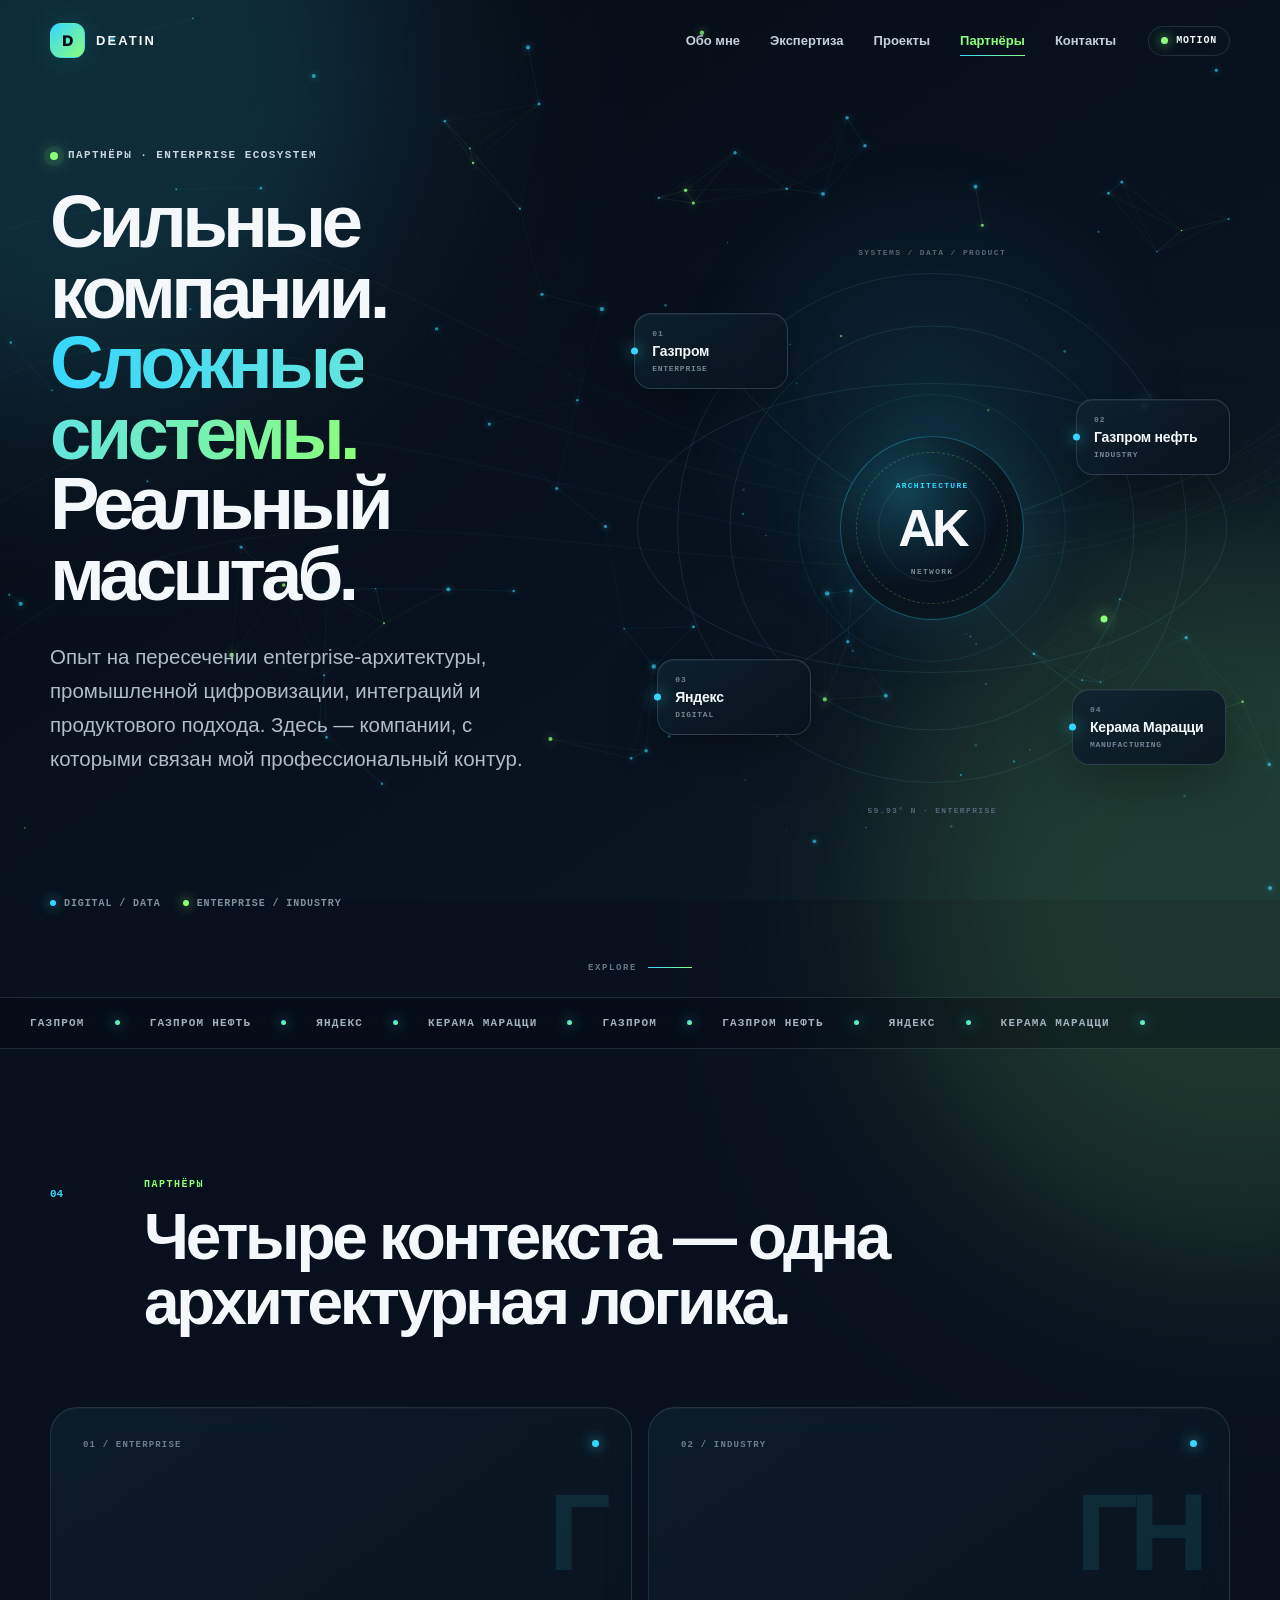
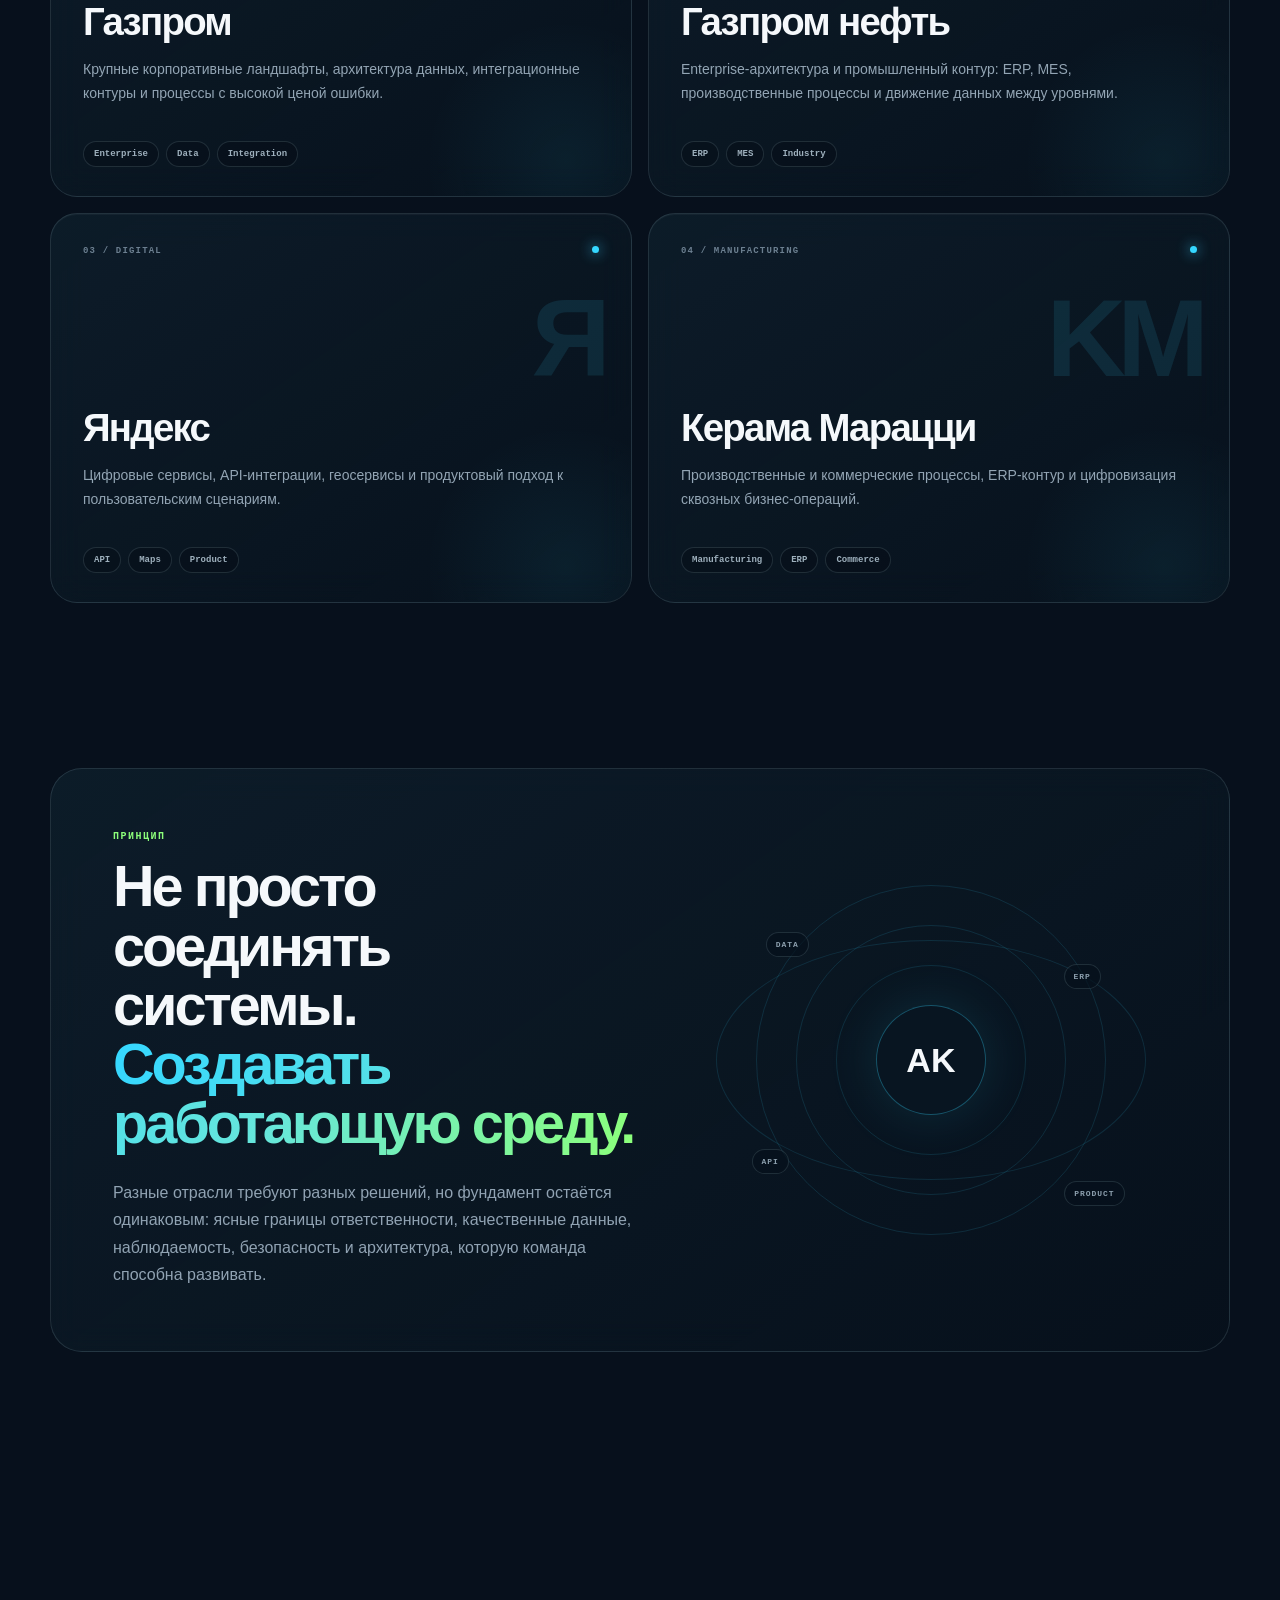
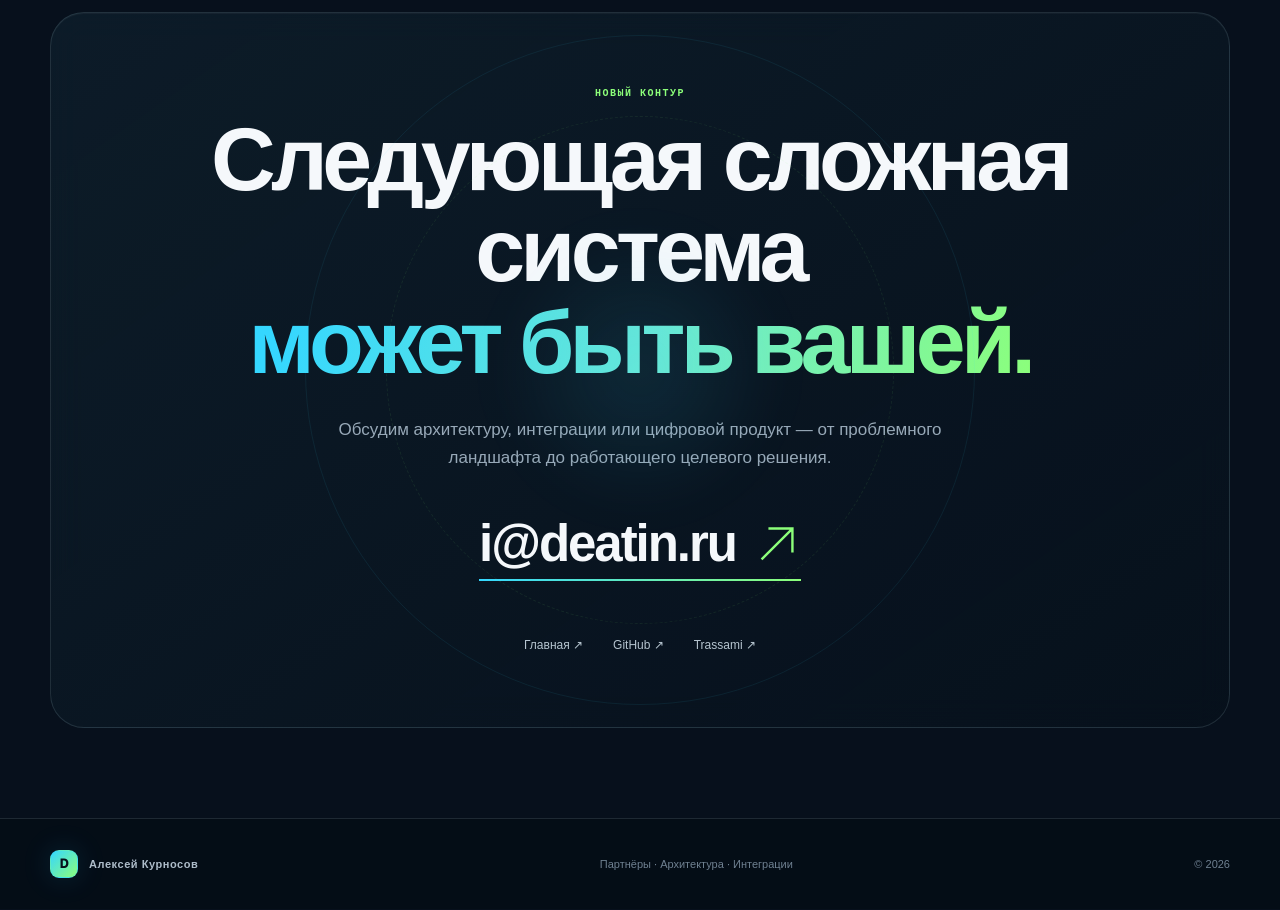
==== partners.html @ b56f0f9b "feat: add animated partners page" ====
<!doctype html>
<html lang="ru">
<head>
  <meta charset="utf-8">
  <meta name="viewport" content="width=device-width,initial-scale=1,viewport-fit=cover">
  <meta name="theme-color" content="#07101c">
  <meta name="color-scheme" content="dark">
  <title>Партнёры — Алексей Курносов</title>
  <meta name="description" content="Партнёры и компании профессионального контура Алексея Курносова: Газпром, Газпром нефть, Яндекс и Керама Марацци.">
  <meta property="og:type" content="website">
  <meta property="og:locale" content="ru_RU">
  <meta property="og:title" content="Партнёры — Алексей Курносов">
  <meta property="og:description" content="Enterprise, industry, digital и manufacturing — опыт на пересечении крупных систем и сильных брендов.">
  <meta property="og:url" content="https://deatin.github.io/deatin/partners.html">
  <meta property="og:image" content="https://deatin.github.io/deatin/assets/og-card.svg">
  <link rel="canonical" href="https://deatin.github.io/deatin/partners.html">
  <link rel="icon" href="assets/favicon.svg" type="image/svg+xml">
  <link rel="stylesheet" href="styles.css">
  <link rel="stylesheet" href="partners.css">
  <script src="script.js" defer></script>
  <script src="partners.js" defer></script>
</head>
<body class="partners-page">
  <a class="skip-link" href="#main">Перейти к содержимому</a>
  <canvas id="neural-canvas" aria-hidden="true"></canvas>
  <div class="aurora aurora-a" aria-hidden="true"></div>
  <div class="aurora aurora-b" aria-hidden="true"></div>
  <div class="noise" aria-hidden="true"></div>
  <div class="page-wipe" data-page-wipe aria-hidden="true"></div>

  <header class="header" data-header>
    <div class="shell header-inner">
      <a class="logo" href="index.html" aria-label="DEATIN — на главную">
        <span class="logo-mark">D</span><span>DEATIN</span>
      </a>
      <nav class="nav" data-nav aria-label="Основная навигация">
        <a href="index.html#about">Обо мне</a>
        <a href="index.html#expertise">Экспертиза</a>
        <a href="index.html#projects">Проекты</a>
        <a class="active" href="partners.html">Партнёры</a>
        <a href="index.html#contact">Контакты</a>
      </nav>
      <div class="header-tools">
        <button class="motion-switch" type="button" data-motion aria-pressed="true" aria-label="Отключить анимацию"><i></i><span>motion</span></button>
        <button class="menu" type="button" data-menu aria-expanded="false" aria-label="Открыть меню"><i></i><i></i></button>
      </div>
    </div>
  </header>

  <main id="main">
    <section class="partners-hero" id="top">
      <div class="shell partners-hero-grid">
        <div class="partners-copy">
          <p class="eyebrow reveal"><i></i>Партнёры · Enterprise ecosystem</p>
          <h1 class="reveal delay-1">Сильные компании.<br><span>Сложные системы.</span><br>Реальный масштаб.</h1>
          <p class="hero-text reveal delay-2">Опыт на пересечении enterprise-архитектуры, промышленной цифровизации, интеграций и продуктового подхода. Здесь — компании, с которыми связан мой профессиональный контур.</p>
          <div class="hero-actions reveal delay-3">
            <a class="btn btn-primary magnetic" href="#partner-cards">Исследовать сеть</a>
            <a class="btn btn-ghost" href="index.html">Вернуться на главную</a>
          </div>
          <div class="partners-legend reveal delay-4"><span><i class="dot dot-cyan"></i>Digital / Data</span><span><i class="dot dot-green"></i>Enterprise / Industry</span></div>
        </div>

        <div class="partner-scene reveal delay-2" data-partner-scene>
          <canvas id="partner-network" class="partner-network-canvas" aria-hidden="true"></canvas>
          <div class="partner-orbit orbit-a"></div>
          <div class="partner-orbit orbit-b"></div>
          <div class="partner-orbit orbit-c"></div>
          <div class="partner-hub" data-hub>
            <div class="hub-radar"></div>
            <span class="hub-kicker">ARCHITECTURE</span>
            <strong>AK</strong>
            <small>NETWORK</small>
          </div>
          <button class="partner-node node-gazprom" data-partner="gazprom" type="button"><span>01</span><strong>Газпром</strong><small>Enterprise</small></button>
          <button class="partner-node node-gpn" data-partner="gpn" type="button"><span>02</span><strong>Газпром нефть</strong><small>Industry</small></button>
          <button class="partner-node node-yandex" data-partner="yandex" type="button"><span>03</span><strong>Яндекс</strong><small>Digital</small></button>
          <button class="partner-node node-kerama" data-partner="kerama" type="button"><span>04</span><strong>Керама Марацци</strong><small>Manufacturing</small></button>
          <div class="scene-label label-a">SYSTEMS / DATA / PRODUCT</div>
          <div class="scene-label label-b">59.93° N · ENTERPRISE</div>
        </div>
      </div>
      <a class="partners-scroll" href="#partner-cards"><span>explore</span><i></i></a>
    </section>

    <section class="partner-strip" aria-hidden="true"><div>
      <span>Газпром</span><i></i><span>Газпром нефть</span><i></i><span>Яндекс</span><i></i><span>Керама Марацци</span><i></i>
      <span>Газпром</span><i></i><span>Газпром нефть</span><i></i><span>Яндекс</span><i></i><span>Керама Марацци</span><i></i>
    </div></section>

    <section class="section partners-section" id="partner-cards">
      <div class="shell">
        <header class="section-head reveal"><span>04</span><div><p>Партнёры</p><h2>Четыре контекста — одна архитектурная логика.</h2></div></header>
        <div class="partners-grid">
          <article class="partner-card reveal tilt" data-tilt data-partner-card="gazprom">
            <div class="partner-card-head"><span>01 / ENTERPRISE</span><i></i></div>
            <div class="partner-monogram">Г</div>
            <h3>Газпром</h3>
            <p>Крупные корпоративные ландшафты, архитектура данных, интеграционные контуры и процессы с высокой ценой ошибки.</p>
            <div class="partner-tags"><span>Enterprise</span><span>Data</span><span>Integration</span></div>
          </article>
          <article class="partner-card reveal delay-1 tilt" data-tilt data-partner-card="gpn">
            <div class="partner-card-head"><span>02 / INDUSTRY</span><i></i></div>
            <div class="partner-monogram">ГН</div>
            <h3>Газпром нефть</h3>
            <p>Enterprise-архитектура и промышленный контур: ERP, MES, производственные процессы и движение данных между уровнями.</p>
            <div class="partner-tags"><span>ERP</span><span>MES</span><span>Industry</span></div>
          </article>
          <article class="partner-card reveal delay-2 tilt" data-tilt data-partner-card="yandex">
            <div class="partner-card-head"><span>03 / DIGITAL</span><i></i></div>
            <div class="partner-monogram">Я</div>
            <h3>Яндекс</h3>
            <p>Цифровые сервисы, API-интеграции, геосервисы и продуктовый подход к пользовательским сценариям.</p>
            <div class="partner-tags"><span>API</span><span>Maps</span><span>Product</span></div>
          </article>
          <article class="partner-card reveal delay-3 tilt" data-tilt data-partner-card="kerama">
            <div class="partner-card-head"><span>04 / MANUFACTURING</span><i></i></div>
            <div class="partner-monogram">KM</div>
            <h3>Керама Марацци</h3>
            <p>Производственные и коммерческие процессы, ERP-контур и цифровизация сквозных бизнес-операций.</p>
            <div class="partner-tags"><span>Manufacturing</span><span>ERP</span><span>Commerce</span></div>
          </article>
        </div>
      </div>
    </section>

    <section class="section partner-philosophy">
      <div class="shell partner-philosophy-panel reveal">
        <div class="philosophy-copy"><p class="mini-title">Принцип</p><h2>Не просто соединять системы. <span>Создавать работающую среду.</span></h2><p>Разные отрасли требуют разных решений, но фундамент остаётся одинаковым: ясные границы ответственности, качественные данные, наблюдаемость, безопасность и архитектура, которую команда способна развивать.</p></div>
        <div class="pulse-map" aria-hidden="true"><div class="pulse-core"><b>AK</b></div><i class="pulse p1"></i><i class="pulse p2"></i><i class="pulse p3"></i><i class="pulse p4"></i><span class="pulse-label pl1">DATA</span><span class="pulse-label pl2">ERP</span><span class="pulse-label pl3">API</span><span class="pulse-label pl4">PRODUCT</span></div>
      </div>
    </section>

    <section class="section contact partner-contact">
      <div class="shell contact-panel reveal">
        <div class="contact-orb"></div>
        <p class="mini-title">Новый контур</p>
        <h2>Следующая сложная система<br><span>может быть вашей.</span></h2>
        <p>Обсудим архитектуру, интеграции или цифровой продукт — от проблемного ландшафта до работающего целевого решения.</p>
        <a class="email magnetic" href="mailto:i@deatin.ru">i@deatin.ru <svg viewBox="0 0 28 28" aria-hidden="true"><path d="M5 23 23 5M9 5h14v14"/></svg></a>
        <div class="contact-links"><a href="index.html">Главная ↗</a><a href="https://github.com/DEATIN" target="_blank" rel="noopener noreferrer">GitHub ↗</a><a href="https://trassami.ru/" target="_blank" rel="noopener noreferrer">Trassami ↗</a></div>
      </div>
    </section>
  </main>

  <footer><div class="shell footer-inner"><a class="logo" href="index.html"><span class="logo-mark">D</span><span>Алексей Курносов</span></a><p>Партнёры · Архитектура · Интеграции</p><p>© <span data-year></span></p></div></footer>
  <noscript><div class="noscript">Содержимое доступно без JavaScript, но интерактивная карта партнёров будет отключена.</div></noscript>
</body>
</html>
---- styles.css ----
@charset "UTF-8";

:root{
  --bg:#07101c;
  --bg-deep:#040a11;
  --surface:rgba(13,27,39,.72);
  --surface-strong:rgba(13,27,39,.9);
  --line:rgba(196,235,245,.13);
  --line-strong:rgba(196,235,245,.23);
  --text:#f5f8fb;
  --muted:#9aaabd;
  --cyan:#35d7ff;
  --green:#8cff7a;
  --header-h:82px;
  --radius:28px;
  --shadow:0 28px 80px rgba(0,0,0,.36);
  --ease:cubic-bezier(.2,.75,.25,1);
}

*{box-sizing:border-box}
html{scroll-behavior:smooth;scroll-padding-top:100px}
body{
  margin:0;
  min-width:320px;
  overflow-x:hidden;
  color:var(--text);
  background:var(--bg);
  font-family:Inter,Manrope,"Segoe UI",Roboto,Helvetica,Arial,sans-serif;
  -webkit-font-smoothing:antialiased;
  text-rendering:optimizeLegibility;
}
a{color:inherit}
button,input,textarea{font:inherit}
button{color:inherit}
::selection{color:var(--bg);background:var(--green)}
.shell{width:min(1180px,calc(100% - 48px));margin-inline:auto}
.skip-link{position:fixed;z-index:1000;left:16px;top:12px;padding:12px 16px;border-radius:12px;color:var(--bg);background:var(--green);font-weight:800;text-decoration:none;transform:translateY(-150%);transition:transform .2s}
.skip-link:focus{transform:none}

#neural-canvas{position:fixed;inset:0;z-index:-5;width:100%;height:100%;pointer-events:none;background:linear-gradient(145deg,#040a11 0%,#07101c 46%,#091723 100%)}
.aurora{position:fixed;z-index:-4;width:56vw;height:56vw;border-radius:50%;filter:blur(92px);opacity:.16;pointer-events:none;mix-blend-mode:screen;animation:aurora 14s var(--ease) infinite alternate}
.aurora-a{left:-24vw;top:-24vw;background:var(--cyan)}
.aurora-b{right:-25vw;bottom:-28vw;background:var(--green);animation-delay:-6s}
.noise{position:fixed;inset:0;z-index:-3;pointer-events:none;opacity:.035;background-image:repeating-linear-gradient(0deg,transparent 0 2px,rgba(255,255,255,.25) 3px),repeating-linear-gradient(90deg,transparent 0 4px,rgba(255,255,255,.12) 5px);background-size:7px 7px;mix-blend-mode:overlay}

.header{position:fixed;z-index:100;inset:0 0 auto;height:var(--header-h);border-bottom:1px solid transparent;transition:background .35s,border-color .35s,backdrop-filter .35s}
.header.scrolled{background:rgba(4,10,17,.76);border-color:var(--line);backdrop-filter:blur(18px)}
.header-inner{height:100%;display:flex;align-items:center;justify-content:space-between;gap:32px}
.logo{display:inline-flex;align-items:center;gap:11px;font-size:13px;font-weight:850;letter-spacing:.16em;text-decoration:none}
.logo-mark{display:grid;width:35px;height:35px;border:1px solid rgba(53,215,255,.38);border-radius:11px;place-items:center;color:var(--bg);background:linear-gradient(135deg,var(--cyan),var(--green));font-size:15px;font-weight:950;letter-spacing:0;box-shadow:0 0 30px rgba(53,215,255,.15)}
.nav{display:flex;align-items:center;gap:30px;margin-left:auto}
.nav a{position:relative;color:#c3cfdb;font-size:13px;font-weight:650;text-decoration:none;transition:color .25s}
.nav a::after{content:"";position:absolute;left:0;right:100%;bottom:-8px;height:1px;background:linear-gradient(90deg,var(--cyan),var(--green));transition:right .3s var(--ease)}
.nav a:hover,.nav a:focus-visible{color:var(--text)}
.nav a:hover::after,.nav a:focus-visible::after{right:0}
.header-tools{display:flex;align-items:center;gap:12px}
.motion-switch{display:flex;align-items:center;gap:8px;padding:9px 12px;border:1px solid var(--line);border-radius:999px;background:rgba(9,21,31,.55);cursor:pointer;font:600 10px/1 ui-monospace,SFMono-Regular,Consolas,monospace;letter-spacing:.08em;text-transform:uppercase;transition:border-color .25s,background .25s}
.motion-switch i{width:7px;height:7px;border-radius:50%;background:var(--green);box-shadow:0 0 12px var(--green);transition:.25s}
.motion-switch[aria-pressed="false"] i{background:#687788;box-shadow:none}
.motion-switch:hover{border-color:var(--line-strong);background:rgba(16,34,47,.8)}
.menu{display:none;width:42px;height:42px;padding:0;border:1px solid var(--line);border-radius:13px;background:rgba(9,21,31,.55);cursor:pointer}
.menu i{display:block;width:17px;height:1px;margin:5px auto;background:var(--text);transition:transform .25s,opacity .25s}
.menu[aria-expanded="true"] i:first-child{transform:translateY(3px) rotate(45deg)}
.menu[aria-expanded="true"] i:last-child{transform:translateY(-3px) rotate(-45deg)}

.hero{position:relative;display:grid;min-height:100svh;padding:calc(var(--header-h) + 72px) 0 92px;align-items:center}
.hero-grid{display:grid;grid-template-columns:minmax(0,1.06fr) minmax(390px,.94fr);gap:clamp(44px,7vw,110px);align-items:center}
.eyebrow,.mini-title{display:flex;align-items:center;gap:10px;margin:0 0 24px;color:#c8d5df;font:700 11px/1.4 ui-monospace,SFMono-Regular,Consolas,monospace;letter-spacing:.13em;text-transform:uppercase}
.eyebrow i{width:8px;height:8px;border-radius:50%;background:var(--green);box-shadow:0 0 0 6px rgba(140,255,122,.08),0 0 18px var(--green);animation:pulse 2.4s ease-in-out infinite}
.hero h1{max-width:790px;margin:0;font-size:clamp(52px,6.25vw,92px);font-weight:850;line-height:.94;letter-spacing:-.065em}
.hero h1 span,.contact h2 span{color:transparent;background:linear-gradient(105deg,var(--cyan) 5%,#69e8d5 52%,var(--green));background-clip:text;-webkit-background-clip:text}
.hero-text{max-width:690px;margin:30px 0 0;color:#afbdc9;font-size:clamp(17px,1.6vw,21px);line-height:1.65}
.focus{display:flex;gap:8px;min-height:24px;margin:22px 0 0;color:var(--green);font:700 13px/1.6 ui-monospace,SFMono-Regular,Consolas,monospace}
.focus span{color:#718293;font-weight:500}
.hero-actions{display:flex;flex-wrap:wrap;gap:12px;margin-top:34px}
.btn{display:inline-flex;min-height:52px;padding:0 22px;border:1px solid transparent;border-radius:999px;align-items:center;justify-content:center;gap:12px;font-size:14px;font-weight:800;text-decoration:none;transition:transform .25s var(--ease),box-shadow .25s,border-color .25s,background .25s}
.btn svg{width:20px;fill:none;stroke:currentColor;stroke-width:1.8;stroke-linecap:round;stroke-linejoin:round}
.btn-primary{color:var(--bg);background:linear-gradient(105deg,var(--green),var(--cyan));box-shadow:0 12px 38px rgba(53,215,255,.13)}
.btn-primary:hover{box-shadow:0 16px 50px rgba(53,215,255,.24);transform:translateY(-2px)}
.btn-ghost{border-color:var(--line);background:rgba(10,23,34,.45);backdrop-filter:blur(12px)}
.btn-ghost:hover{border-color:var(--line-strong);background:rgba(18,38,51,.72);transform:translateY(-2px)}
.hero-stats{display:flex;gap:0;margin:48px 0 0;padding:0}
.hero-stats div{min-width:138px;padding-right:28px}
.hero-stats div+div{padding-left:28px;border-left:1px solid var(--line)}
.hero-stats dt{font-size:14px;font-weight:800}
.hero-stats dd{margin:5px 0 0;color:#718293;font-size:11px;letter-spacing:.06em;text-transform:uppercase}

.hero-art{position:relative;min-height:570px;display:grid;place-items:center;perspective:1100px}
.portrait-card{position:relative;z-index:5;width:min(390px,82vw);aspect-ratio:.72;padding:25px;border:1px solid rgba(185,235,245,.21);border-radius:34px;overflow:hidden;background:linear-gradient(145deg,rgba(21,45,60,.82),rgba(7,17,28,.83) 64%,rgba(15,37,43,.82));box-shadow:var(--shadow),inset 0 1px rgba(255,255,255,.08);backdrop-filter:blur(17px);transform-style:preserve-3d}
.portrait-card::before{content:"";position:absolute;inset:-1px;border-radius:inherit;background:linear-gradient(130deg,rgba(53,215,255,.34),transparent 27%,transparent 69%,rgba(140,255,122,.25));mask:linear-gradient(#000 0 0) content-box,linear-gradient(#000 0 0);mask-composite:exclude;padding:1px;pointer-events:none}
.portrait-card::after{content:"";position:absolute;inset:0;background:linear-gradient(rgba(255,255,255,.03) 1px,transparent 1px),linear-gradient(90deg,rgba(255,255,255,.03) 1px,transparent 1px);background-size:38px 38px;mask-image:linear-gradient(to bottom,black,transparent 74%);pointer-events:none}
.card-shine{position:absolute;z-index:1;inset:-50%;background:radial-gradient(circle at var(--shine-x,35%) var(--shine-y,25%),rgba(255,255,255,.18),transparent 21%);pointer-events:none}
.card-top,.card-bottom{position:relative;z-index:2;display:flex;justify-content:space-between;align-items:flex-start;color:#8ea0b1;font:600 10px/1.4 ui-monospace,SFMono-Regular,Consolas,monospace;letter-spacing:.12em;text-transform:uppercase;transform:translateZ(24px)}
.monogram{position:absolute;z-index:3;inset:50% auto auto 50%;width:185px;height:185px;display:grid;border:1px solid rgba(53,215,255,.44);border-radius:50%;place-items:center;transform:translate(-50%,-54%) translateZ(55px)}
.monogram::before,.monogram::after{content:"";position:absolute;border-radius:50%}
.monogram::before{inset:13px;border:1px dashed rgba(140,255,122,.23);animation:spin 18s linear infinite}
.monogram::after{inset:31px;border:1px solid rgba(255,255,255,.08)}
.monogram i{position:absolute;inset:-28px;border:1px solid rgba(53,215,255,.11);border-radius:50%;animation:spin 23s linear infinite reverse}
.monogram i::before,.monogram i::after{content:"";position:absolute;width:10px;height:10px;border-radius:50%}
.monogram i::before{left:23px;top:22px;background:var(--cyan);box-shadow:0 0 16px var(--cyan)}
.monogram i::after{right:9px;bottom:45px;background:var(--green);box-shadow:0 0 18px var(--green)}
.monogram b{font-size:61px;letter-spacing:-.07em}
.card-bottom{position:absolute;left:25px;right:25px;bottom:25px;align-items:flex-end}
.card-bottom small{display:block;margin-bottom:7px;color:#9aabba;font-size:9px}
.card-bottom strong{color:var(--text);font-size:11px;letter-spacing:.14em}
.signal{height:28px;display:flex;align-items:flex-end;gap:4px}
.signal i{display:block;width:3px;border-radius:99px;background:linear-gradient(var(--cyan),var(--green));animation:signal 1.4s ease-in-out infinite alternate}
.signal i:nth-child(1){height:9px}.signal i:nth-child(2){height:18px;animation-delay:-.4s}.signal i:nth-child(3){height:13px;animation-delay:-.9s}.signal i:nth-child(4){height:24px;animation-delay:-.2s}
.orbit{position:absolute;border:1px solid rgba(104,225,245,.11);border-radius:50%;animation:spin 28s linear infinite;pointer-events:none}
.orbit::after{content:"";position:absolute;width:7px;height:7px;border-radius:50%;background:var(--cyan);box-shadow:0 0 16px var(--cyan)}
.orbit-one{width:520px;height:520px}.orbit-one::after{left:35px;top:115px}
.orbit-two{width:440px;height:440px;animation-direction:reverse;animation-duration:20s}.orbit-two::after{right:38px;bottom:94px;background:var(--green);box-shadow:0 0 16px var(--green)}
.orbit-three{width:610px;height:290px;transform:rotate(-25deg);animation-duration:35s}.orbit-three::after{right:82px;top:18px}
.chip{position:absolute;z-index:7;display:flex;padding:12px 15px;border:1px solid var(--line);border-radius:15px;align-items:center;gap:10px;background:rgba(7,17,28,.74);box-shadow:0 16px 45px rgba(0,0,0,.23);backdrop-filter:blur(14px);font-size:11px;line-height:1.25;animation:float 5s ease-in-out infinite}
.chip b{display:grid;width:31px;height:31px;border:1px solid rgba(53,215,255,.25);border-radius:10px;place-items:center;color:var(--cyan);font:700 10px ui-monospace,SFMono-Regular,Consolas,monospace}
.chip-a{left:-20px;top:118px}.chip-b{right:-22px;top:250px;animation-delay:-1.8s}.chip-c{left:10px;bottom:58px;animation-delay:-3.1s}
.scroll{position:absolute;left:50%;bottom:30px;display:flex;align-items:center;gap:11px;color:#657787;font:600 9px ui-monospace,SFMono-Regular,Consolas,monospace;letter-spacing:.18em;text-decoration:none;text-transform:uppercase;transform:translateX(-50%) rotate(90deg);transform-origin:center}
.scroll i{position:relative;width:42px;height:1px;background:var(--line-strong);overflow:hidden}
.scroll i::after{content:"";position:absolute;inset:0;background:var(--cyan);animation:scrollLine 2s ease-in-out infinite}

.marquee{overflow:hidden;border-block:1px solid var(--line);background:rgba(4,10,17,.32);backdrop-filter:blur(10px)}
.marquee>div{display:flex;width:max-content;align-items:center;padding:17px 0;animation:marquee 28s linear infinite}
.marquee span{padding:0 22px;color:#9caebe;font:600 10px ui-monospace,SFMono-Regular,Consolas,monospace;letter-spacing:.13em;text-transform:uppercase}
.marquee i{width:4px;height:4px;border-radius:50%;background:var(--green);box-shadow:0 0 9px var(--green)}

.section{padding:130px 0}
.section-head{display:grid;grid-template-columns:70px minmax(0,790px);gap:24px;margin-bottom:72px;align-items:start}
.section-head>span{padding-top:9px;color:var(--cyan);font:700 11px ui-monospace,SFMono-Regular,Consolas,monospace}
.section-head p,.mini-title{margin:0 0 15px;color:var(--green);font:700 10px ui-monospace,SFMono-Regular,Consolas,monospace;letter-spacing:.15em;text-transform:uppercase}
.section-head h2,.process h2,.contact h2{margin:0;font-size:clamp(38px,5vw,70px);font-weight:800;line-height:1.02;letter-spacing:-.052em}
.about-grid{display:grid;grid-template-columns:minmax(0,.9fr) minmax(420px,1.1fr);gap:clamp(48px,8vw,110px);align-items:start}
.prose{padding-left:94px}
.prose p{margin:0 0 22px;color:#9fb0bf;font-size:16px;line-height:1.75}
.prose .lead{color:#dbe5ec;font-size:clamp(21px,2.2vw,29px);line-height:1.5;letter-spacing:-.02em}
.prose strong{color:var(--text)}
.principles{display:grid;gap:15px}
.glass,.expert-card,.project,.process-panel,.contact-panel{position:relative;border:1px solid var(--line);background:linear-gradient(145deg,rgba(15,33,46,.7),rgba(7,17,28,.61));box-shadow:inset 0 1px rgba(255,255,255,.035);backdrop-filter:blur(16px)}
.glass{padding:29px 31px;border-radius:22px;overflow:hidden}
.glass::after,.expert-card::after{content:"";position:absolute;inset:auto -20% -80% 45%;height:170%;background:radial-gradient(circle,rgba(53,215,255,.1),transparent 62%);opacity:0;transition:opacity .4s}
.glass:hover::after,.expert-card:hover::after{opacity:1}
.glass>span,.expert-card>span{color:#667988;font:600 9px ui-monospace,SFMono-Regular,Consolas,monospace;letter-spacing:.13em}
.glass h3{margin:13px 0 8px;font-size:20px}
.glass p{margin:0;color:#8fa1b2;font-size:14px;line-height:1.65}

.expertise{position:relative;background:linear-gradient(180deg,transparent,rgba(4,10,17,.34),transparent)}
.expert-grid{display:grid;grid-template-columns:repeat(2,minmax(0,1fr));gap:16px}
.expert-card{min-height:380px;padding:34px;border-radius:26px;overflow:hidden;transition:border-color .3s,background .3s,transform .25s}
.expert-card:hover{border-color:rgba(53,215,255,.27);background:linear-gradient(145deg,rgba(20,44,58,.83),rgba(7,17,28,.7))}
.expert-card>span{position:absolute;right:28px;top:30px}
.expert-icon{display:grid;width:52px;height:52px;margin-bottom:65px;border:1px solid rgba(53,215,255,.25);border-radius:16px;place-items:center;color:var(--cyan);background:rgba(53,215,255,.055);font:700 19px ui-monospace,SFMono-Regular,Consolas,monospace}
.expert-card h3{margin:0 0 14px;font-size:26px;letter-spacing:-.025em}
.expert-card>p{max-width:470px;margin:0;color:#92a3b2;font-size:15px;line-height:1.65}
.expert-card ul{display:flex;flex-wrap:wrap;gap:8px;margin:28px 0 0;padding:0;list-style:none}
.expert-card li,.tags span{padding:7px 10px;border:1px solid var(--line);border-radius:999px;color:#a6b6c3;background:rgba(4,10,17,.25);font:600 9px ui-monospace,SFMono-Regular,Consolas,monospace;letter-spacing:.05em}

.projects-grid{display:grid;grid-template-columns:1.16fr .84fr;gap:16px}
.project{min-height:395px;padding:31px;border-radius:27px;overflow:hidden;text-decoration:none;transition:border-color .3s,background .3s,transform .25s}
.project:hover{border-color:rgba(140,255,122,.27);background:linear-gradient(145deg,rgba(18,43,50,.82),rgba(7,17,28,.7))}
.project-main{grid-row:span 2;min-height:806px;background:linear-gradient(160deg,rgba(17,42,49,.79),rgba(7,17,28,.72) 56%,rgba(14,38,52,.75))}
.project-meta{position:relative;z-index:2;display:flex;justify-content:space-between;color:#6f8190;font:600 9px ui-monospace,SFMono-Regular,Consolas,monospace;letter-spacing:.13em}
.project-main .project-meta span:first-child{color:var(--green)}
.project-copy{position:relative;z-index:2;margin-top:115px}
.project-main .project-copy{margin-top:300px}
.project-copy>p:first-child{margin:0 0 10px;color:var(--cyan);font:600 10px ui-monospace,SFMono-Regular,Consolas,monospace;letter-spacing:.08em;text-transform:uppercase}
.project h3{margin:0 0 16px;font-size:clamp(27px,3vw,46px);letter-spacing:-.045em}
.project-copy>p:last-child{max-width:580px;margin:0;color:#95a7b6;font-size:14px;line-height:1.68}
.tags{position:absolute;z-index:3;left:31px;right:31px;bottom:30px;display:flex;flex-wrap:wrap;gap:7px}
.project-letter{position:absolute;right:36px;top:58px;color:rgba(53,215,255,.13);font-size:128px;font-weight:900;line-height:1}
.trassami-mark{position:absolute;left:50%;top:210px;width:250px;height:160px;transform:translateX(-50%) rotate(-8deg)}
.trassami-mark::before,.trassami-mark::after,.trassami-mark i{content:"";position:absolute;left:50%;top:50%;border-radius:999px;transform-origin:left center}
.trassami-mark::before{width:205px;height:4px;background:linear-gradient(90deg,var(--green),transparent);transform:rotate(-25deg)}
.trassami-mark::after{width:205px;height:4px;background:linear-gradient(90deg,var(--cyan),transparent);transform:rotate(25deg)}
.trassami-mark i{width:12px;height:12px;margin:-4px 0 0 -4px;background:var(--text);box-shadow:0 0 32px rgba(255,255,255,.6)}
.trassami-mark i:first-child{width:190px;height:190px;margin:-95px 0 0 -95px;border:1px solid rgba(53,215,255,.12);background:transparent;animation:spin 17s linear infinite}
.trassami-mark i:last-child{width:280px;height:280px;margin:-140px 0 0 -140px;border:1px dashed rgba(140,255,122,.08);background:transparent;animation:spin 27s linear infinite reverse}

.process{padding-top:35px}
.process-panel{display:grid;grid-template-columns:.9fr 1.1fr;gap:80px;padding:64px;border-radius:32px;overflow:hidden}
.process-panel::before{content:"";position:absolute;width:420px;height:420px;left:-180px;bottom:-260px;border-radius:50%;background:var(--cyan);filter:blur(110px);opacity:.08}
.process-panel>div>p:last-child{max-width:510px;margin:24px 0 0;color:#94a6b5;line-height:1.72}
.process ol{margin:0;padding:0;list-style:none}
.process li{display:grid;grid-template-columns:52px 1fr;gap:20px;padding:25px 0;border-bottom:1px solid var(--line)}
.process li:first-child{padding-top:0}.process li:last-child{padding-bottom:0;border:0}
.process li>span{color:var(--cyan);font:700 11px ui-monospace,SFMono-Regular,Consolas,monospace}
.process strong{font-size:20px}
.process li p{margin:7px 0 0;color:#8496a6;font-size:13px;line-height:1.55}

.contact{padding-bottom:90px}
.contact-panel{padding:75px;border-radius:34px;overflow:hidden;text-align:center}
.contact-panel>p:not(.mini-title){max-width:690px;margin:28px auto 0;color:#98a9b8;font-size:17px;line-height:1.65}
.contact .mini-title{justify-content:center}
.contact h2{font-size:clamp(46px,7vw,92px)}
.contact-orb{position:absolute;left:50%;top:50%;width:670px;height:670px;border:1px solid rgba(53,215,255,.08);border-radius:50%;transform:translate(-50%,-50%);pointer-events:none}
.contact-orb::before,.contact-orb::after{content:"";position:absolute;border-radius:50%}
.contact-orb::before{inset:80px;border:1px dashed rgba(140,255,122,.08);animation:spin 30s linear infinite}
.contact-orb::after{inset:180px;background:radial-gradient(circle,rgba(53,215,255,.11),transparent 66%);filter:blur(25px)}
.email{position:relative;z-index:2;display:inline-flex;margin-top:42px;align-items:center;gap:17px;font-size:clamp(25px,4vw,51px);font-weight:750;letter-spacing:-.04em;text-decoration:none}
.email::after{content:"";position:absolute;left:0;right:0;bottom:-8px;height:2px;background:linear-gradient(90deg,var(--cyan),var(--green));transform-origin:left;transition:transform .3s}
.email:hover::after{transform:scaleX(.45)}
.email svg{width:clamp(30px,4vw,48px);fill:none;stroke:var(--green);stroke-width:1.4}
.contact-links{position:relative;z-index:2;display:flex;justify-content:center;flex-wrap:wrap;gap:18px 30px;margin-top:65px;color:#8395a5;font-size:12px}
.contact-links a{color:#b6c5d0;text-decoration:none}.contact-links a:hover{color:var(--green)}

footer{padding:28px 0;border-top:1px solid var(--line);background:rgba(4,10,17,.44)}
.footer-inner{display:flex;align-items:center;justify-content:space-between;gap:20px;color:#6f8191;font-size:11px}
.footer-inner .logo{color:#aebdca;font-size:11px;letter-spacing:.05em}
.footer-inner .logo-mark{width:28px;height:28px;border-radius:9px;font-size:12px}
.noscript{position:fixed;z-index:200;left:12px;right:12px;bottom:12px;padding:12px;border:1px solid var(--line);border-radius:12px;color:#dce8ef;background:#0a1722;text-align:center;font-size:12px}

.tilt{transform-style:preserve-3d;will-change:transform;transition:transform .22s var(--ease)}
.reveal{opacity:0;transform:translateY(32px);transition:opacity .85s var(--ease),transform .85s var(--ease)}
.reveal.visible{opacity:1;transform:none}
.delay-1{transition-delay:.08s}.delay-2{transition-delay:.16s}.delay-3{transition-delay:.24s}.delay-4{transition-delay:.32s}.delay-5{transition-delay:.4s}

@keyframes aurora{to{transform:translate(8vw,6vw) scale(1.15)}}
@keyframes pulse{50%{opacity:.48;transform:scale(.75)}}
@keyframes spin{to{transform:rotate(360deg)}}
@keyframes signal{to{height:6px;opacity:.45}}
@keyframes float{50%{transform:translateY(-12px)}}
@keyframes scrollLine{0%{transform:translateX(-110%)}55%,100%{transform:translateX(110%)}}
@keyframes marquee{to{transform:translateX(-50%)}}

@media (max-width:1050px){
  .hero-grid{grid-template-columns:minmax(0,1fr) minmax(340px,.78fr);gap:38px}
  .hero-art{min-height:520px;transform:scale(.9)}
  .chip-a{left:-5px}.chip-b{right:-8px}
  .about-grid{grid-template-columns:1fr;gap:60px}.prose{max-width:790px;padding-left:94px}
  .principles{grid-template-columns:repeat(3,1fr)}.glass{padding:25px 22px}
  .project-main{min-height:740px}.project{min-height:362px}
}

@media (max-width:800px){
  :root{--header-h:72px}
  .shell{width:min(100% - 32px,1180px)}
  .nav{position:fixed;inset:var(--header-h) 16px auto;display:grid;gap:0;padding:10px;border:1px solid var(--line);border-radius:20px;background:rgba(4,10,17,.94);box-shadow:var(--shadow);backdrop-filter:blur(22px);opacity:0;visibility:hidden;transform:translateY(-12px);transition:.25s}
  .nav.open{opacity:1;visibility:visible;transform:none}
  .nav a{padding:15px 14px;border-radius:12px;font-size:14px}.nav a::after{display:none}.nav a:hover{background:rgba(53,215,255,.06)}
  .motion-switch span{display:none}.motion-switch{width:42px;height:42px;justify-content:center}.menu{display:block}
  .hero{padding-top:120px;min-height:auto}.hero-grid{grid-template-columns:1fr}.hero-copy{position:relative;z-index:10}.hero h1{max-width:720px}.hero-art{min-height:560px;margin-top:18px;transform:none}
  .scroll{display:none}.section{padding:95px 0}.section-head{grid-template-columns:42px 1fr;margin-bottom:52px}
  .prose{padding-left:0}.principles{grid-template-columns:1fr}.expert-grid{grid-template-columns:1fr}.expert-card{min-height:330px}.expert-icon{margin-bottom:45px}
  .projects-grid{grid-template-columns:1fr}.project-main{grid-row:auto;min-height:720px}.project{min-height:390px}.project-main .project-copy{margin-top:310px}
  .process-panel{grid-template-columns:1fr;gap:52px;padding:45px}.contact-panel{padding:64px 25px}.contact-orb{width:520px;height:520px}
  .footer-inner{flex-wrap:wrap}.footer-inner>p:nth-child(2){order:3;width:100%}
}

@media (max-width:560px){
  .shell{width:min(100% - 24px,1180px)}
  .header-inner{gap:12px}.logo{font-size:11px}.logo-mark{width:32px;height:32px}
  .hero{padding-top:108px;padding-bottom:66px}.hero h1{font-size:clamp(45px,14vw,68px)}.hero-text{font-size:16px}.focus{font-size:11px;flex-wrap:wrap}
  .hero-actions{display:grid}.btn{width:100%}.hero-stats{display:grid;grid-template-columns:repeat(3,1fr);width:100%;margin-top:36px}.hero-stats div{min-width:0;padding:0 10px 0 0}.hero-stats div+div{padding-left:12px}.hero-stats dt{font-size:11px}.hero-stats dd{font-size:8px;line-height:1.4}
  .hero-art{min-height:460px;margin-inline:-12px}.portrait-card{width:290px;border-radius:27px}.monogram{width:142px;height:142px}.monogram b{font-size:48px}.chip{padding:9px 10px;font-size:9px}.chip b{width:27px;height:27px}.chip-a{left:0;top:70px}.chip-b{right:0;top:225px}.chip-c{left:14px;bottom:35px}.orbit-one{width:390px;height:390px}.orbit-two{width:330px;height:330px}.orbit-three{width:430px;height:230px}
  .marquee span{padding-inline:16px}.section{padding:82px 0}.section-head{display:block}.section-head>span{display:block;margin-bottom:17px}.section-head h2,.process h2{font-size:38px}
  .prose .lead{font-size:21px}.glass{padding:24px}.expert-card{padding:27px;min-height:350px}.expert-card h3{font-size:23px}
  .project{padding:25px;min-height:420px}.project-main{min-height:650px}.project-main .project-copy{margin-top:275px}.project-copy{margin-top:120px}.tags{left:25px;right:25px;bottom:24px}.trassami-mark{top:195px;transform:translateX(-50%) rotate(-8deg) scale(.8)}
  .process-panel{padding:32px 24px;border-radius:25px}.process li{grid-template-columns:40px 1fr}.contact-panel{padding:54px 18px}.contact h2{font-size:44px}.contact-panel>p:not(.mini-title){font-size:15px}.email{font-size:28px}.contact-links{display:grid;margin-top:48px}.contact-orb{width:410px;height:410px}
  .footer-inner{justify-content:center;text-align:center}.footer-inner>p{width:100%;margin:0}
}

@media (prefers-reduced-motion:reduce){
  html{scroll-behavior:auto}*,*::before,*::after{animation-duration:.01ms!important;animation-iteration-count:1!important;transition-duration:.01ms!important}.reveal{opacity:1;transform:none}.tilt{transform:none!important}
}
---- partners.css ----
@charset "UTF-8";

.partners-page{--partner-cyan:#35d7ff;--partner-green:#8cff7a}
.nav a.active{color:var(--green)}
.nav a.active::after{right:0}

.partners-hero{position:relative;display:grid;min-height:100svh;padding:calc(var(--header-h) + 66px) 0 88px;align-items:center;overflow:hidden}
.partners-hero::before{content:"";position:absolute;left:52%;top:14%;width:520px;height:520px;border-radius:50%;background:radial-gradient(circle,rgba(53,215,255,.11),transparent 66%);filter:blur(24px);pointer-events:none}
.partners-hero-grid{display:grid;grid-template-columns:minmax(0,.92fr) minmax(500px,1.08fr);gap:clamp(38px,6vw,90px);align-items:center}
.partners-copy{position:relative;z-index:8}
.partners-copy h1{max-width:720px;margin:0;font-size:clamp(52px,5.8vw,86px);font-weight:850;line-height:.95;letter-spacing:-.064em}
.partners-copy h1 span,.partner-philosophy h2 span{color:transparent;background:linear-gradient(105deg,var(--cyan),#66e6db 54%,var(--green));background-clip:text;-webkit-background-clip:text}
.partners-legend{display:flex;flex-wrap:wrap;gap:22px;margin-top:36px;color:#7e91a2;font:600 10px ui-monospace,SFMono-Regular,Consolas,monospace;letter-spacing:.09em;text-transform:uppercase}
.partners-legend span{display:flex;align-items:center;gap:8px}.dot{display:inline-block;width:6px;height:6px;border-radius:50%}.dot-cyan{background:var(--cyan);box-shadow:0 0 12px var(--cyan)}.dot-green{background:var(--green);box-shadow:0 0 12px var(--green)}

.partner-scene{position:relative;min-height:610px;perspective:1000px;isolation:isolate}
.partner-network-canvas{position:absolute;z-index:1;inset:0;width:100%;height:100%;pointer-events:none}
.partner-hub{position:absolute;z-index:6;left:50%;top:50%;display:grid;width:184px;height:184px;border:1px solid rgba(53,215,255,.34);border-radius:50%;place-items:center;transform:translate(-50%,-50%);background:radial-gradient(circle at 35% 30%,rgba(53,215,255,.19),rgba(7,16,28,.92) 56%,rgba(8,22,28,.96));box-shadow:0 0 80px rgba(53,215,255,.13),inset 0 0 48px rgba(140,255,122,.04);backdrop-filter:blur(14px)}
.partner-hub::before,.partner-hub::after{content:"";position:absolute;border-radius:50%;pointer-events:none}.partner-hub::before{inset:15px;border:1px dashed rgba(140,255,122,.23);animation:partnerSpin 19s linear infinite}.partner-hub::after{inset:37px;border:1px solid rgba(255,255,255,.08)}
.hub-radar{position:absolute;inset:-43px;border-radius:50%;border:1px solid rgba(53,215,255,.09);animation:radarPulse 3.2s ease-out infinite}
.partner-hub strong{font-size:52px;letter-spacing:-.07em;line-height:1}.partner-hub small,.hub-kicker{position:absolute;font:650 8px ui-monospace,SFMono-Regular,Consolas,monospace;letter-spacing:.16em;color:#758999}.hub-kicker{top:44px;color:var(--cyan)}.partner-hub small{bottom:43px}
.partner-orbit{position:absolute;z-index:2;left:50%;top:50%;border:1px solid rgba(117,233,255,.1);border-radius:50%;pointer-events:none;transform:translate(-50%,-50%)}
.partner-orbit::after{content:"";position:absolute;width:7px;height:7px;border-radius:50%;background:var(--cyan);box-shadow:0 0 16px var(--cyan)}
.orbit-a{width:510px;height:510px;animation:partnerOrbitA 28s linear infinite}.orbit-a::after{left:58px;top:70px}
.orbit-b{width:405px;height:405px;animation:partnerOrbitB 21s linear infinite}.orbit-b::after{right:26px;bottom:107px;background:var(--green);box-shadow:0 0 16px var(--green)}
.orbit-c{width:590px;height:290px;animation:partnerOrbitC 34s linear infinite}.orbit-c::after{right:78px;top:19px}

.partner-node{position:absolute;z-index:7;display:grid;min-width:154px;padding:15px 17px;border:1px solid rgba(196,235,245,.16);border-radius:17px;color:var(--text);background:linear-gradient(145deg,rgba(15,34,47,.9),rgba(7,17,28,.82));box-shadow:0 18px 50px rgba(0,0,0,.27),inset 0 1px rgba(255,255,255,.05);backdrop-filter:blur(17px);cursor:pointer;text-align:left;transition:border-color .3s,box-shadow .3s,background .3s,transform .24s var(--ease);animation:nodeFloat 5.4s ease-in-out infinite}
.partner-node::before{content:"";position:absolute;left:-4px;top:50%;width:7px;height:7px;border-radius:50%;background:var(--cyan);box-shadow:0 0 15px var(--cyan);transform:translateY(-50%)}
.partner-node span{color:#6c8192;font:650 8px ui-monospace,SFMono-Regular,Consolas,monospace;letter-spacing:.12em}.partner-node strong{margin-top:5px;font-size:14px;letter-spacing:-.015em}.partner-node small{margin-top:5px;color:#718596;font:600 8px ui-monospace,SFMono-Regular,Consolas,monospace;letter-spacing:.09em;text-transform:uppercase}
.partner-node:hover,.partner-node.active{border-color:rgba(140,255,122,.43);background:linear-gradient(145deg,rgba(17,45,52,.95),rgba(7,17,28,.85));box-shadow:0 20px 58px rgba(0,0,0,.33),0 0 34px rgba(140,255,122,.08)}
.partner-node:hover::before,.partner-node.active::before{background:var(--green);box-shadow:0 0 18px var(--green)}
.node-gazprom{left:0;top:90px}.node-gpn{right:0;top:176px;animation-delay:-1.4s}.node-yandex{left:23px;bottom:98px;animation-delay:-2.7s}.node-kerama{right:4px;bottom:68px;animation-delay:-4s}
.scene-label{position:absolute;z-index:3;color:#526878;font:600 8px ui-monospace,SFMono-Regular,Consolas,monospace;letter-spacing:.17em;text-transform:uppercase}.label-a{left:50%;top:25px;transform:translateX(-50%)}.label-b{left:50%;bottom:18px;transform:translateX(-50%)}
.partners-scroll{position:absolute;left:50%;bottom:24px;display:flex;align-items:center;gap:11px;color:#657787;font:600 9px ui-monospace,SFMono-Regular,Consolas,monospace;letter-spacing:.18em;text-decoration:none;text-transform:uppercase;transform:translateX(-50%)}.partners-scroll i{position:relative;width:44px;height:1px;background:var(--line-strong);overflow:hidden}.partners-scroll i::after{content:"";position:absolute;inset:0;background:linear-gradient(90deg,var(--cyan),var(--green));animation:partnerScan 2s ease-in-out infinite}

.partner-strip{overflow:hidden;border-block:1px solid var(--line);background:rgba(4,10,17,.36);backdrop-filter:blur(12px)}.partner-strip>div{display:flex;width:max-content;align-items:center;padding:19px 0;animation:partnerMarquee 25s linear infinite}.partner-strip span{padding:0 30px;color:#a2b1be;font:650 11px ui-monospace,SFMono-Regular,Consolas,monospace;letter-spacing:.11em;text-transform:uppercase}.partner-strip i{width:5px;height:5px;border-radius:50%;background:linear-gradient(135deg,var(--cyan),var(--green));box-shadow:0 0 13px var(--cyan)}

.partners-section{position:relative}.partners-grid{display:grid;grid-template-columns:repeat(2,minmax(0,1fr));gap:16px}.partner-card{position:relative;min-height:390px;padding:32px;border:1px solid var(--line);border-radius:27px;overflow:hidden;background:linear-gradient(145deg,rgba(15,33,46,.72),rgba(7,17,28,.65));box-shadow:inset 0 1px rgba(255,255,255,.035);backdrop-filter:blur(16px);transition:border-color .3s,background .3s}.partner-card::before{content:"";position:absolute;right:-90px;bottom:-120px;width:310px;height:310px;border-radius:50%;background:radial-gradient(circle,rgba(53,215,255,.13),transparent 64%);opacity:.55;transition:.35s}.partner-card:hover{border-color:rgba(53,215,255,.3);background:linear-gradient(145deg,rgba(20,44,58,.84),rgba(7,17,28,.72))}.partner-card:hover::before{transform:scale(1.2);opacity:.9}.partner-card-head{position:relative;z-index:2;display:flex;justify-content:space-between;color:#6c7f90;font:600 9px ui-monospace,SFMono-Regular,Consolas,monospace;letter-spacing:.13em}.partner-card-head i{width:7px;height:7px;border-radius:50%;background:var(--cyan);box-shadow:0 0 13px var(--cyan)}.partner-monogram{position:absolute;right:29px;top:69px;color:rgba(53,215,255,.11);font-size:110px;font-weight:900;letter-spacing:-.08em;line-height:1}.partner-card h3{position:relative;z-index:2;margin:150px 0 14px;font-size:clamp(29px,3vw,43px);letter-spacing:-.045em}.partner-card p{position:relative;z-index:2;max-width:510px;margin:0;color:#93a5b4;font-size:14px;line-height:1.7}.partner-tags{position:absolute;z-index:2;left:32px;right:32px;bottom:29px;display:flex;flex-wrap:wrap;gap:7px}.partner-tags span{padding:7px 10px;border:1px solid var(--line);border-radius:999px;color:#9eb0bd;background:rgba(4,10,17,.28);font:600 9px ui-monospace,SFMono-Regular,Consolas,monospace}
.partner-card.highlight{border-color:rgba(140,255,122,.4);box-shadow:0 0 45px rgba(140,255,122,.06),inset 0 1px rgba(255,255,255,.04)}

.partner-philosophy{padding-top:35px}.partner-philosophy-panel{display:grid;grid-template-columns:1.05fr .95fr;gap:60px;padding:62px;border:1px solid var(--line);border-radius:32px;background:linear-gradient(145deg,rgba(15,33,46,.72),rgba(7,17,28,.65));overflow:hidden;backdrop-filter:blur(16px)}.partner-philosophy h2{max-width:690px;margin:0;font-size:clamp(38px,4.5vw,65px);font-weight:800;line-height:1.03;letter-spacing:-.052em}.philosophy-copy>p:last-child{max-width:620px;margin:25px 0 0;color:#91a3b3;line-height:1.72}
.pulse-map{position:relative;min-height:390px;display:grid;place-items:center}.pulse-core{position:relative;z-index:5;display:grid;width:110px;height:110px;border:1px solid rgba(53,215,255,.32);border-radius:50%;place-items:center;background:#081521;box-shadow:0 0 54px rgba(53,215,255,.12)}.pulse-core b{font-size:34px}.pulse{position:absolute;left:50%;top:50%;border:1px solid rgba(53,215,255,.13);border-radius:50%;transform:translate(-50%,-50%);animation:mapPulse 4.2s ease-in-out infinite}.p1{width:190px;height:190px}.p2{width:270px;height:270px;animation-delay:-1s}.p3{width:350px;height:350px;animation-delay:-2s}.p4{width:430px;height:240px;animation-delay:-3s}.pulse-label{position:absolute;padding:7px 9px;border:1px solid var(--line);border-radius:999px;color:#8da0af;background:rgba(7,17,28,.66);font:600 8px ui-monospace,SFMono-Regular,Consolas,monospace;letter-spacing:.12em}.pl1{left:15%;top:22%}.pl2{right:14%;top:29%}.pl3{left:12%;bottom:25%}.pl4{right:9%;bottom:18%}
.partner-contact{padding-bottom:90px}
.page-wipe{position:fixed;z-index:9999;width:16px;height:16px;left:var(--wipe-x,50%);top:var(--wipe-y,50%);border-radius:50%;pointer-events:none;background:radial-gradient(circle,var(--green),var(--cyan) 38%,#07101c 72%);opacity:0;transform:translate(-50%,-50%) scale(0)}.page-wipe.go{opacity:1;animation:pageWipe .6s cubic-bezier(.65,0,.35,1) forwards}

@keyframes partnerSpin{to{transform:rotate(360deg)}}
@keyframes radarPulse{0%{transform:scale(.72);opacity:.8}100%{transform:scale(1.28);opacity:0}}
@keyframes partnerOrbitA{to{transform:translate(-50%,-50%) rotate(360deg)}}
@keyframes partnerOrbitB{to{transform:translate(-50%,-50%) rotate(-360deg)}}
@keyframes partnerOrbitC{0%{transform:translate(-50%,-50%) rotate(-18deg)}100%{transform:translate(-50%,-50%) rotate(342deg)}}
@keyframes nodeFloat{50%{margin-top:-11px}}
@keyframes partnerScan{0%{transform:translateX(-110%)}55%,100%{transform:translateX(110%)}}
@keyframes partnerMarquee{to{transform:translateX(-50%)}}
@keyframes mapPulse{50%{opacity:.35;transform:translate(-50%,-50%) scale(1.06)}}
@keyframes pageWipe{to{transform:translate(-50%,-50%) scale(180);opacity:1}}

@media (max-width:1040px){.partners-hero-grid{grid-template-columns:minmax(0,1fr) minmax(420px,.85fr);gap:30px}.partner-scene{transform:scale(.9)}.node-gazprom{left:-15px}.node-gpn{right:-18px}.node-yandex{left:0}.node-kerama{right:-15px}}
@media (max-width:800px){.partners-hero{padding-top:120px;min-height:auto}.partners-hero-grid{grid-template-columns:1fr}.partner-scene{min-height:570px;transform:none}.partners-scroll{display:none}.partners-grid{grid-template-columns:1fr}.partner-card{min-height:360px}.partner-philosophy-panel{grid-template-columns:1fr;padding:44px}.pulse-map{min-height:350px}}
@media (max-width:560px){.partners-hero{padding-top:108px;padding-bottom:64px}.partners-copy h1{font-size:clamp(45px,13.4vw,64px)}.partners-copy .hero-text{font-size:16px}.partners-legend{font-size:8px;gap:14px}.partner-scene{min-height:480px;margin-inline:-10px}.partner-hub{width:142px;height:142px}.partner-hub strong{font-size:43px}.hub-kicker{top:33px}.partner-hub small{bottom:31px}.orbit-a{width:355px;height:355px}.orbit-b{width:290px;height:290px}.orbit-c{width:410px;height:220px}.partner-node{min-width:116px;padding:11px 12px}.partner-node strong{font-size:11px}.partner-node small,.partner-node span{font-size:7px}.node-gazprom{left:0;top:53px}.node-gpn{right:0;top:148px}.node-yandex{left:9px;bottom:65px}.node-kerama{right:1px;bottom:42px}.scene-label{display:none}.partner-strip span{padding-inline:18px}.partner-card{padding:25px;min-height:355px}.partner-card h3{margin-top:140px;font-size:29px}.partner-monogram{font-size:88px}.partner-tags{left:25px;right:25px;bottom:24px}.partner-philosophy-panel{padding:32px 23px}.pulse-map{min-height:290px;transform:scale(.82);margin-inline:-30px}.partner-philosophy h2{font-size:38px}}
@media (prefers-reduced-motion:reduce){.partner-node,.partner-orbit,.partner-hub::before,.hub-radar,.partner-strip>div,.pulse,.page-wipe{animation:none!important}.page-wipe{display:none}}
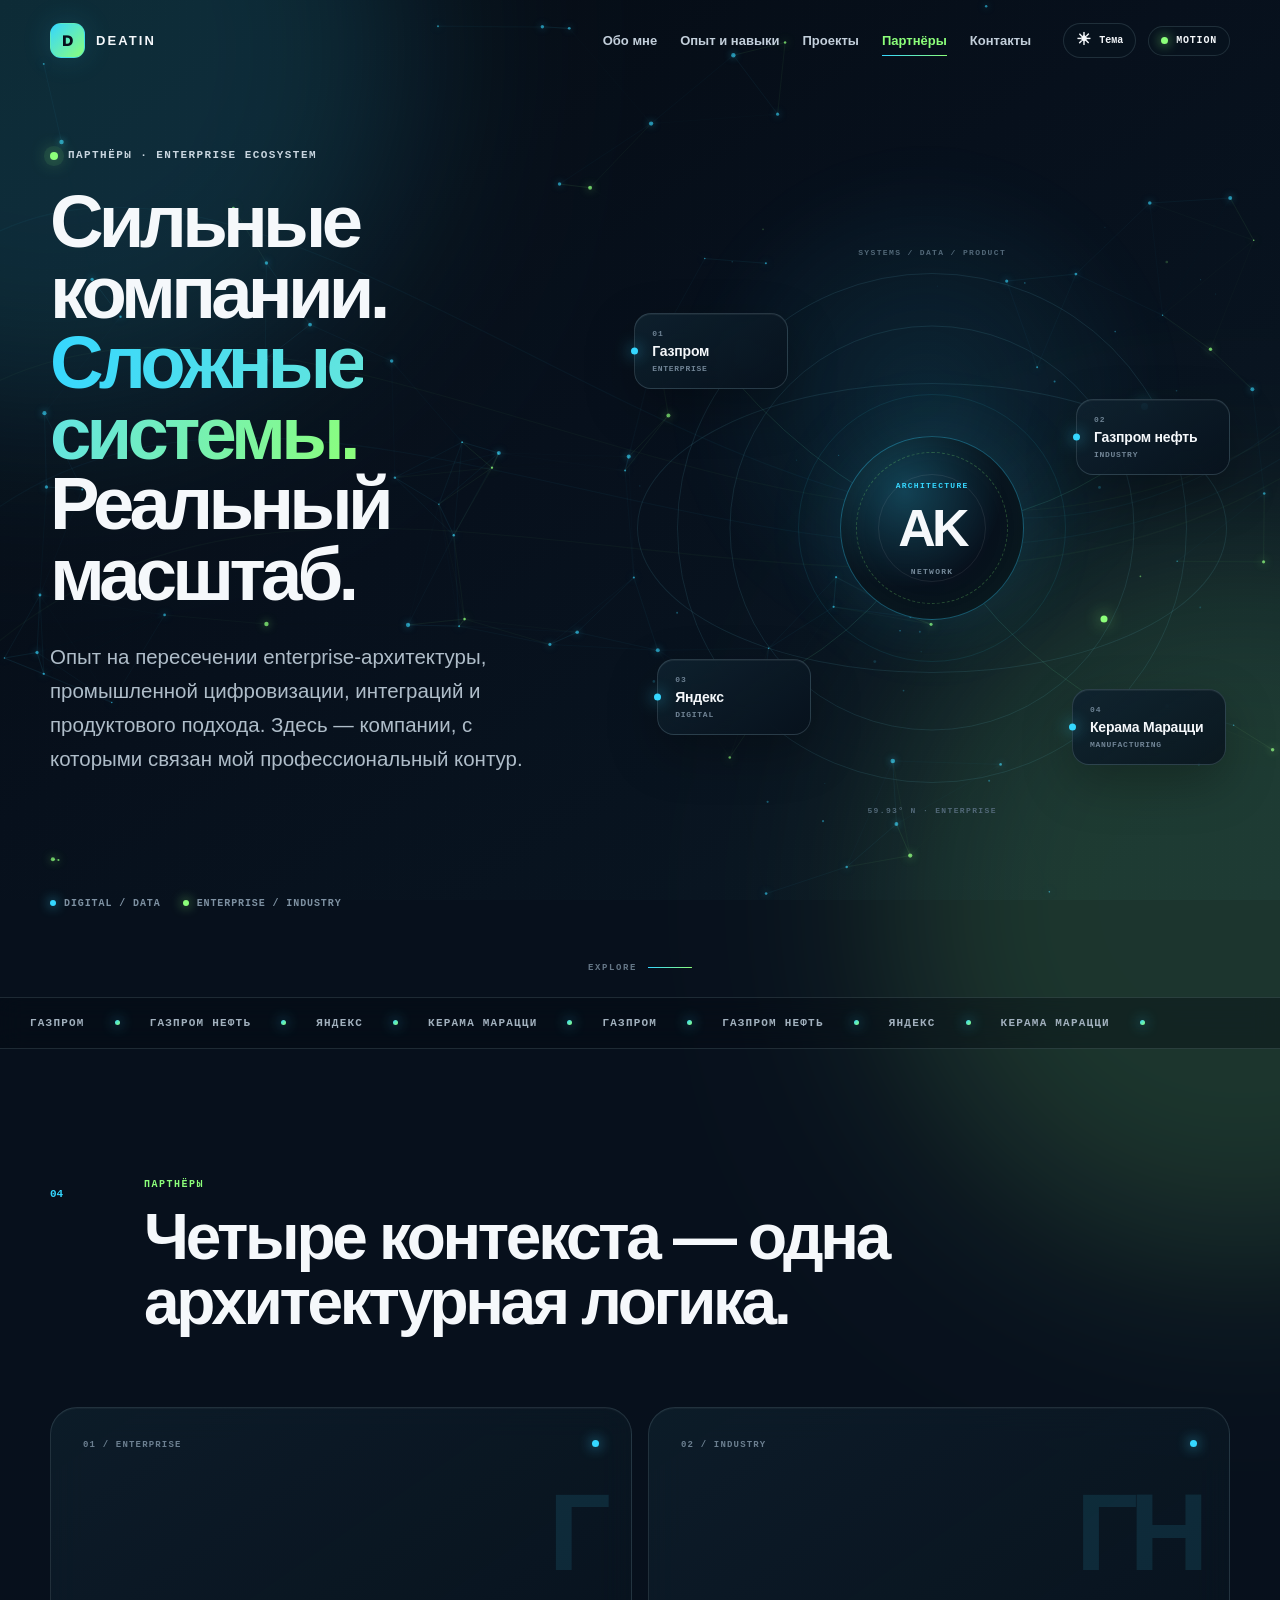
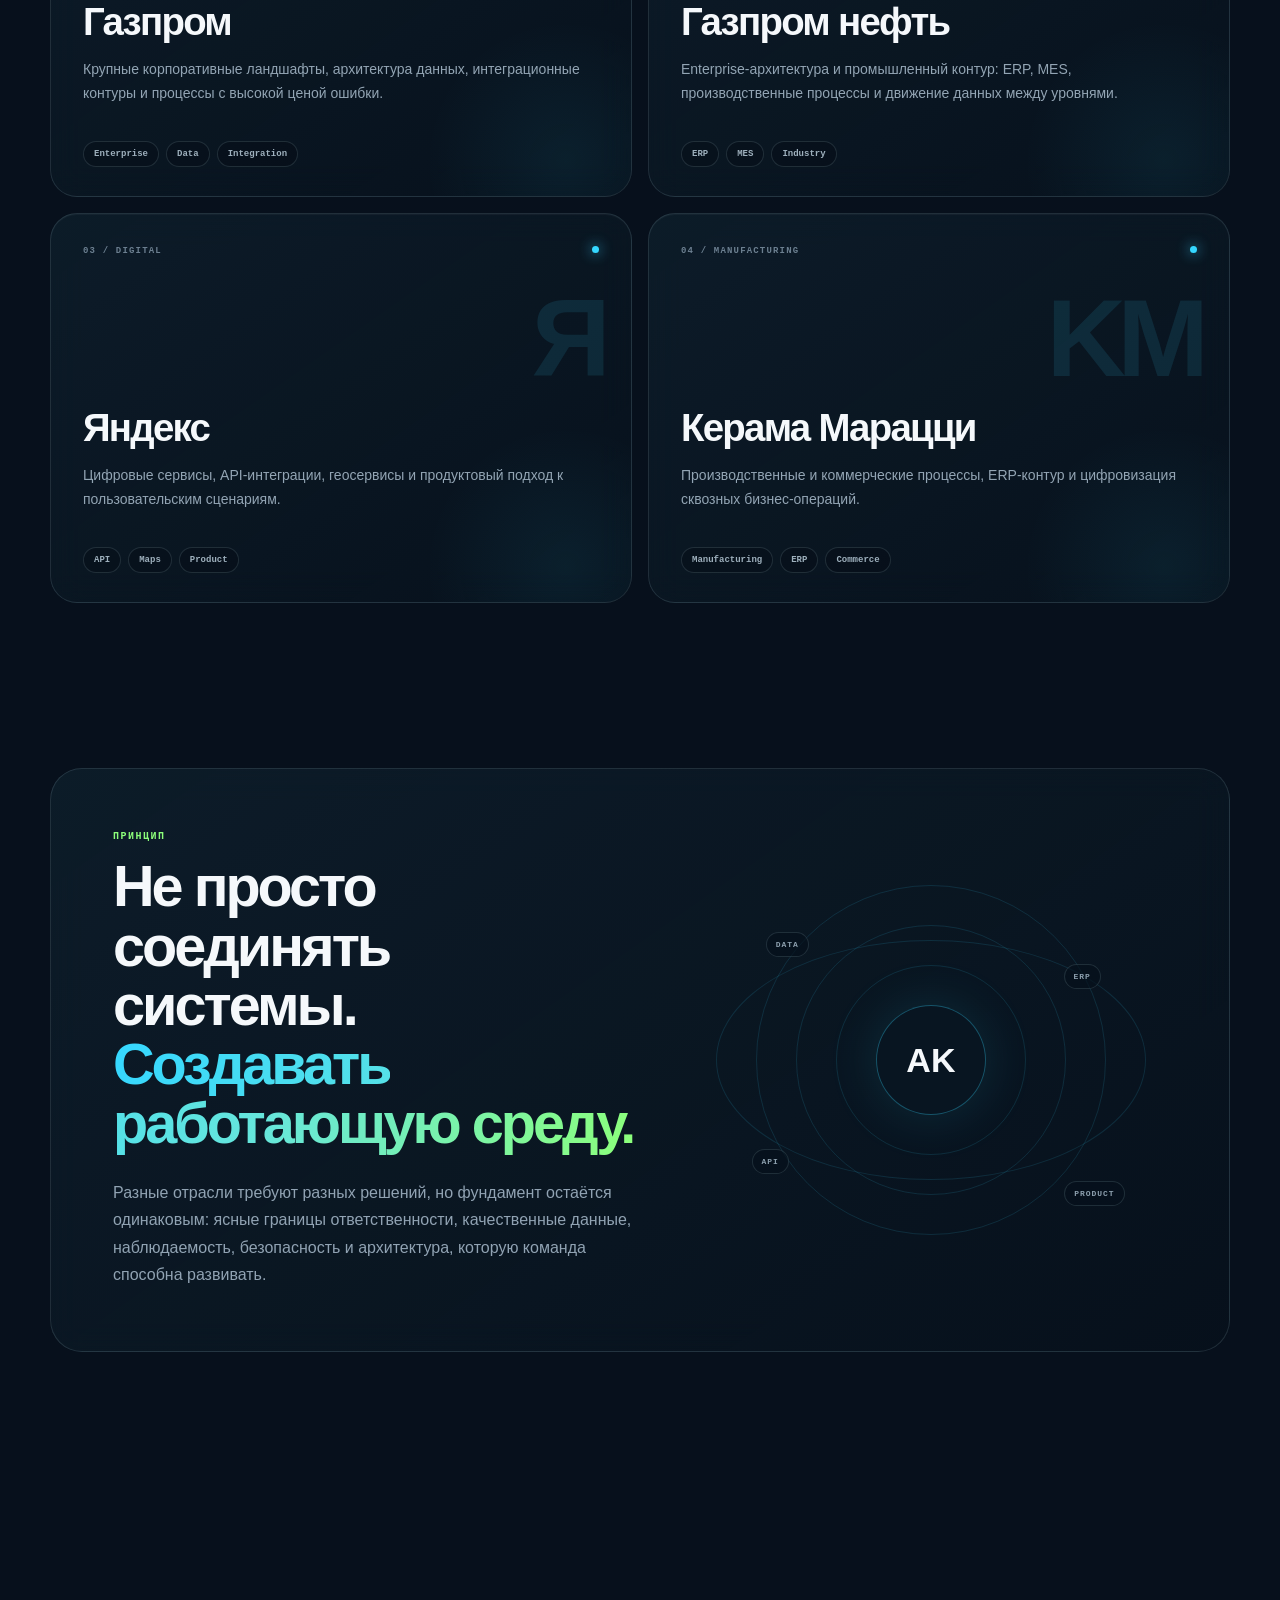
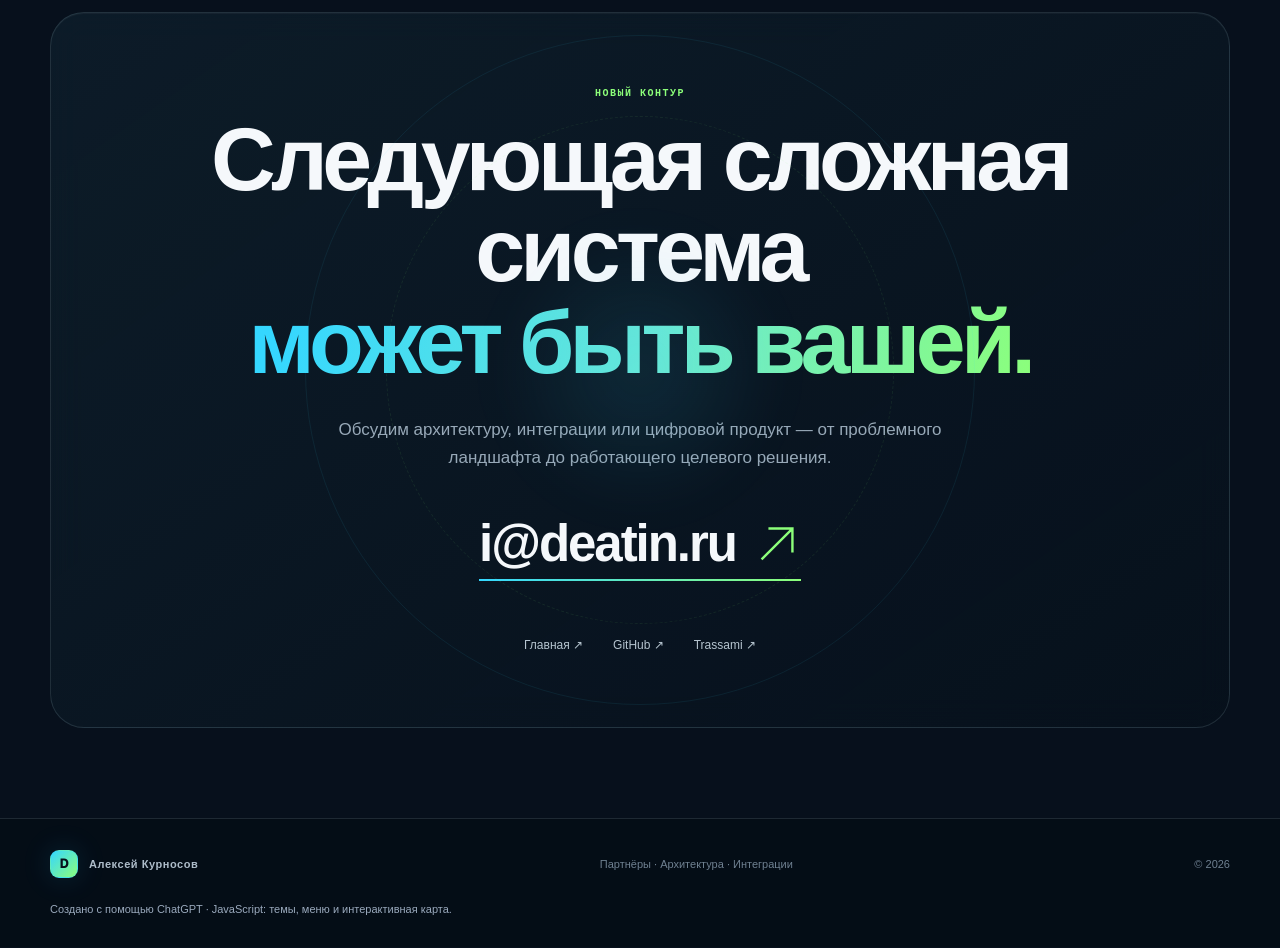
==== commit 82ea57f1: "Complete portfolio practice: project filters, persistent themes and accessible mobile menu" ====
--- a/partners.html
+++ b/partners.html
@@ -1,149 +1,150 @@
-<!doctype html>
-<html lang="ru">
-<head>
-  <meta charset="utf-8">
-  <meta name="viewport" content="width=device-width,initial-scale=1,viewport-fit=cover">
-  <meta name="theme-color" content="#07101c">
-  <meta name="color-scheme" content="dark">
-  <title>Партнёры — Алексей Курносов</title>
-  <meta name="description" content="Партнёры и компании профессионального контура Алексея Курносова: Газпром, Газпром нефть, Яндекс и Керама Марацци.">
-  <meta property="og:type" content="website">
-  <meta property="og:locale" content="ru_RU">
-  <meta property="og:title" content="Партнёры — Алексей Курносов">
-  <meta property="og:description" content="Enterprise, industry, digital и manufacturing — опыт на пересечении крупных систем и сильных брендов.">
-  <meta property="og:url" content="https://deatin.github.io/deatin/partners.html">
-  <meta property="og:image" content="https://deatin.github.io/deatin/assets/og-card.svg">
-  <link rel="canonical" href="https://deatin.github.io/deatin/partners.html">
-  <link rel="icon" href="assets/favicon.svg" type="image/svg+xml">
-  <link rel="stylesheet" href="styles.css">
-  <link rel="stylesheet" href="partners.css">
-  <script src="script.js" defer></script>
-  <script src="partners.js" defer></script>
-</head>
-<body class="partners-page">
-  <a class="skip-link" href="#main">Перейти к содержимому</a>
-  <canvas id="neural-canvas" aria-hidden="true"></canvas>
-  <div class="aurora aurora-a" aria-hidden="true"></div>
-  <div class="aurora aurora-b" aria-hidden="true"></div>
-  <div class="noise" aria-hidden="true"></div>
-  <div class="page-wipe" data-page-wipe aria-hidden="true"></div>
-
-  <header class="header" data-header>
-    <div class="shell header-inner">
-      <a class="logo" href="index.html" aria-label="DEATIN — на главную">
-        <span class="logo-mark">D</span><span>DEATIN</span>
-      </a>
-      <nav class="nav" data-nav aria-label="Основная навигация">
-        <a href="index.html#about">Обо мне</a>
-        <a href="index.html#expertise">Экспертиза</a>
-        <a href="index.html#projects">Проекты</a>
-        <a class="active" href="partners.html">Партнёры</a>
-        <a href="index.html#contact">Контакты</a>
-      </nav>
-      <div class="header-tools">
-        <button class="motion-switch" type="button" data-motion aria-pressed="true" aria-label="Отключить анимацию"><i></i><span>motion</span></button>
-        <button class="menu" type="button" data-menu aria-expanded="false" aria-label="Открыть меню"><i></i><i></i></button>
-      </div>
-    </div>
-  </header>
-
-  <main id="main">
-    <section class="partners-hero" id="top">
-      <div class="shell partners-hero-grid">
-        <div class="partners-copy">
-          <p class="eyebrow reveal"><i></i>Партнёры · Enterprise ecosystem</p>
-          <h1 class="reveal delay-1">Сильные компании.<br><span>Сложные системы.</span><br>Реальный масштаб.</h1>
-          <p class="hero-text reveal delay-2">Опыт на пересечении enterprise-архитектуры, промышленной цифровизации, интеграций и продуктового подхода. Здесь — компании, с которыми связан мой профессиональный контур.</p>
-          <div class="hero-actions reveal delay-3">
-            <a class="btn btn-primary magnetic" href="#partner-cards">Исследовать сеть</a>
-            <a class="btn btn-ghost" href="index.html">Вернуться на главную</a>
-          </div>
-          <div class="partners-legend reveal delay-4"><span><i class="dot dot-cyan"></i>Digital / Data</span><span><i class="dot dot-green"></i>Enterprise / Industry</span></div>
-        </div>
-
-        <div class="partner-scene reveal delay-2" data-partner-scene>
-          <canvas id="partner-network" class="partner-network-canvas" aria-hidden="true"></canvas>
-          <div class="partner-orbit orbit-a"></div>
-          <div class="partner-orbit orbit-b"></div>
-          <div class="partner-orbit orbit-c"></div>
-          <div class="partner-hub" data-hub>
-            <div class="hub-radar"></div>
-            <span class="hub-kicker">ARCHITECTURE</span>
-            <strong>AK</strong>
-            <small>NETWORK</small>
-          </div>
-          <button class="partner-node node-gazprom" data-partner="gazprom" type="button"><span>01</span><strong>Газпром</strong><small>Enterprise</small></button>
-          <button class="partner-node node-gpn" data-partner="gpn" type="button"><span>02</span><strong>Газпром нефть</strong><small>Industry</small></button>
-          <button class="partner-node node-yandex" data-partner="yandex" type="button"><span>03</span><strong>Яндекс</strong><small>Digital</small></button>
-          <button class="partner-node node-kerama" data-partner="kerama" type="button"><span>04</span><strong>Керама Марацци</strong><small>Manufacturing</small></button>
-          <div class="scene-label label-a">SYSTEMS / DATA / PRODUCT</div>
-          <div class="scene-label label-b">59.93° N · ENTERPRISE</div>
-        </div>
-      </div>
-      <a class="partners-scroll" href="#partner-cards"><span>explore</span><i></i></a>
-    </section>
-
-    <section class="partner-strip" aria-hidden="true"><div>
-      <span>Газпром</span><i></i><span>Газпром нефть</span><i></i><span>Яндекс</span><i></i><span>Керама Марацци</span><i></i>
-      <span>Газпром</span><i></i><span>Газпром нефть</span><i></i><span>Яндекс</span><i></i><span>Керама Марацци</span><i></i>
-    </div></section>
-
-    <section class="section partners-section" id="partner-cards">
-      <div class="shell">
-        <header class="section-head reveal"><span>04</span><div><p>Партнёры</p><h2>Четыре контекста — одна архитектурная логика.</h2></div></header>
-        <div class="partners-grid">
-          <article class="partner-card reveal tilt" data-tilt data-partner-card="gazprom">
-            <div class="partner-card-head"><span>01 / ENTERPRISE</span><i></i></div>
-            <div class="partner-monogram">Г</div>
-            <h3>Газпром</h3>
-            <p>Крупные корпоративные ландшафты, архитектура данных, интеграционные контуры и процессы с высокой ценой ошибки.</p>
-            <div class="partner-tags"><span>Enterprise</span><span>Data</span><span>Integration</span></div>
-          </article>
-          <article class="partner-card reveal delay-1 tilt" data-tilt data-partner-card="gpn">
-            <div class="partner-card-head"><span>02 / INDUSTRY</span><i></i></div>
-            <div class="partner-monogram">ГН</div>
-            <h3>Газпром нефть</h3>
-            <p>Enterprise-архитектура и промышленный контур: ERP, MES, производственные процессы и движение данных между уровнями.</p>
-            <div class="partner-tags"><span>ERP</span><span>MES</span><span>Industry</span></div>
-          </article>
-          <article class="partner-card reveal delay-2 tilt" data-tilt data-partner-card="yandex">
-            <div class="partner-card-head"><span>03 / DIGITAL</span><i></i></div>
-            <div class="partner-monogram">Я</div>
-            <h3>Яндекс</h3>
-            <p>Цифровые сервисы, API-интеграции, геосервисы и продуктовый подход к пользовательским сценариям.</p>
-            <div class="partner-tags"><span>API</span><span>Maps</span><span>Product</span></div>
-          </article>
-          <article class="partner-card reveal delay-3 tilt" data-tilt data-partner-card="kerama">
-            <div class="partner-card-head"><span>04 / MANUFACTURING</span><i></i></div>
-            <div class="partner-monogram">KM</div>
-            <h3>Керама Марацци</h3>
-            <p>Производственные и коммерческие процессы, ERP-контур и цифровизация сквозных бизнес-операций.</p>
-            <div class="partner-tags"><span>Manufacturing</span><span>ERP</span><span>Commerce</span></div>
-          </article>
-        </div>
-      </div>
-    </section>
-
-    <section class="section partner-philosophy">
-      <div class="shell partner-philosophy-panel reveal">
-        <div class="philosophy-copy"><p class="mini-title">Принцип</p><h2>Не просто соединять системы. <span>Создавать работающую среду.</span></h2><p>Разные отрасли требуют разных решений, но фундамент остаётся одинаковым: ясные границы ответственности, качественные данные, наблюдаемость, безопасность и архитектура, которую команда способна развивать.</p></div>
-        <div class="pulse-map" aria-hidden="true"><div class="pulse-core"><b>AK</b></div><i class="pulse p1"></i><i class="pulse p2"></i><i class="pulse p3"></i><i class="pulse p4"></i><span class="pulse-label pl1">DATA</span><span class="pulse-label pl2">ERP</span><span class="pulse-label pl3">API</span><span class="pulse-label pl4">PRODUCT</span></div>
-      </div>
-    </section>
-
-    <section class="section contact partner-contact">
-      <div class="shell contact-panel reveal">
-        <div class="contact-orb"></div>
-        <p class="mini-title">Новый контур</p>
-        <h2>Следующая сложная система<br><span>может быть вашей.</span></h2>
-        <p>Обсудим архитектуру, интеграции или цифровой продукт — от проблемного ландшафта до работающего целевого решения.</p>
-        <a class="email magnetic" href="mailto:i@deatin.ru">i@deatin.ru <svg viewBox="0 0 28 28" aria-hidden="true"><path d="M5 23 23 5M9 5h14v14"/></svg></a>
-        <div class="contact-links"><a href="index.html">Главная ↗</a><a href="https://github.com/DEATIN" target="_blank" rel="noopener noreferrer">GitHub ↗</a><a href="https://trassami.ru/" target="_blank" rel="noopener noreferrer">Trassami ↗</a></div>
-      </div>
-    </section>
-  </main>
-
-  <footer><div class="shell footer-inner"><a class="logo" href="index.html"><span class="logo-mark">D</span><span>Алексей Курносов</span></a><p>Партнёры · Архитектура · Интеграции</p><p>© <span data-year></span></p></div></footer>
-  <noscript><div class="noscript">Содержимое доступно без JavaScript, но интерактивная карта партнёров будет отключена.</div></noscript>
-</body>
-</html>+<!doctype html>
+<html lang="ru">
+<head>
+  <meta charset="utf-8">
+  <meta name="viewport" content="width=device-width,initial-scale=1,viewport-fit=cover">
+  <meta name="theme-color" content="#07101c">
+  <meta name="color-scheme" content="dark light">
+  <title>Партнёры — Алексей Курносов</title>
+  <meta name="description" content="Партнёры и компании профессионального контура Алексея Курносова: Газпром, Газпром нефть, Яндекс и Керама Марацци.">
+  <meta property="og:type" content="website">
+  <meta property="og:locale" content="ru_RU">
+  <meta property="og:title" content="Партнёры — Алексей Курносов">
+  <meta property="og:description" content="Enterprise, industry, digital и manufacturing — опыт на пересечении крупных систем и сильных брендов.">
+  <meta property="og:url" content="https://deatin.github.io/deatin/partners.html">
+  <meta property="og:image" content="https://deatin.github.io/deatin/assets/og-card.svg">
+  <link rel="canonical" href="https://deatin.github.io/deatin/partners.html">
+  <link rel="icon" href="assets/favicon.svg" type="image/svg+xml">
+  <link rel="stylesheet" href="styles.css">
+  <link rel="stylesheet" href="partners.css">
+  <script src="script.js" defer></script>
+  <script src="partners.js" defer></script>
+</head>
+<body class="partners-page">
+  <a class="skip-link" href="#main">Перейти к содержимому</a>
+  <canvas id="neural-canvas" aria-hidden="true"></canvas>
+  <div class="aurora aurora-a" aria-hidden="true"></div>
+  <div class="aurora aurora-b" aria-hidden="true"></div>
+  <div class="noise" aria-hidden="true"></div>
+  <div class="page-wipe" data-page-wipe aria-hidden="true"></div>
+
+  <header class="header" data-header>
+    <div class="shell header-inner">
+      <a class="logo" href="index.html" aria-label="DEATIN — на главную">
+        <span class="logo-mark">D</span><span>DEATIN</span>
+      </a>
+      <nav class="nav" id="main-navigation" data-nav aria-label="Основная навигация">
+        <a href="index.html#about">Обо мне</a>
+        <a href="index.html#expertise">Опыт и навыки</a>
+        <a href="index.html#projects">Проекты</a>
+        <a class="active" href="partners.html">Партнёры</a>
+        <a href="index.html#contact">Контакты</a>
+      </nav>
+      <div class="header-tools">
+        <button class="theme-switch" type="button" data-theme-toggle aria-pressed="false" aria-label="Включить светлую тему"><span data-theme-icon aria-hidden="true">☀</span><span>Тема</span></button>
+        <button class="motion-switch" type="button" data-motion aria-pressed="true" aria-label="Отключить анимацию"><i></i><span>motion</span></button>
+        <button class="menu" type="button" data-menu aria-controls="main-navigation" aria-expanded="false" aria-label="Открыть меню"><i></i><i></i></button>
+      </div>
+    </div>
+  </header>
+
+  <main id="main">
+    <section class="partners-hero" id="top">
+      <div class="shell partners-hero-grid">
+        <div class="partners-copy">
+          <p class="eyebrow reveal"><i></i>Партнёры · Enterprise ecosystem</p>
+          <h1 class="reveal delay-1">Сильные компании.<br><span>Сложные системы.</span><br>Реальный масштаб.</h1>
+          <p class="hero-text reveal delay-2">Опыт на пересечении enterprise-архитектуры, промышленной цифровизации, интеграций и продуктового подхода. Здесь — компании, с которыми связан мой профессиональный контур.</p>
+          <div class="hero-actions reveal delay-3">
+            <a class="btn btn-primary magnetic" href="#partner-cards">Исследовать сеть</a>
+            <a class="btn btn-ghost" href="index.html">Вернуться на главную</a>
+          </div>
+          <div class="partners-legend reveal delay-4"><span><i class="dot dot-cyan"></i>Digital / Data</span><span><i class="dot dot-green"></i>Enterprise / Industry</span></div>
+        </div>
+
+        <div class="partner-scene reveal delay-2" data-partner-scene>
+          <canvas id="partner-network" class="partner-network-canvas" aria-hidden="true"></canvas>
+          <div class="partner-orbit orbit-a"></div>
+          <div class="partner-orbit orbit-b"></div>
+          <div class="partner-orbit orbit-c"></div>
+          <div class="partner-hub" data-hub>
+            <div class="hub-radar"></div>
+            <span class="hub-kicker">ARCHITECTURE</span>
+            <strong>AK</strong>
+            <small>NETWORK</small>
+          </div>
+          <button class="partner-node node-gazprom" data-partner="gazprom" type="button"><span>01</span><strong>Газпром</strong><small>Enterprise</small></button>
+          <button class="partner-node node-gpn" data-partner="gpn" type="button"><span>02</span><strong>Газпром нефть</strong><small>Industry</small></button>
+          <button class="partner-node node-yandex" data-partner="yandex" type="button"><span>03</span><strong>Яндекс</strong><small>Digital</small></button>
+          <button class="partner-node node-kerama" data-partner="kerama" type="button"><span>04</span><strong>Керама Марацци</strong><small>Manufacturing</small></button>
+          <div class="scene-label label-a">SYSTEMS / DATA / PRODUCT</div>
+          <div class="scene-label label-b">59.93° N · ENTERPRISE</div>
+        </div>
+      </div>
+      <a class="partners-scroll" href="#partner-cards"><span>explore</span><i></i></a>
+    </section>
+
+    <section class="partner-strip" aria-hidden="true"><div>
+      <span>Газпром</span><i></i><span>Газпром нефть</span><i></i><span>Яндекс</span><i></i><span>Керама Марацци</span><i></i>
+      <span>Газпром</span><i></i><span>Газпром нефть</span><i></i><span>Яндекс</span><i></i><span>Керама Марацци</span><i></i>
+    </div></section>
+
+    <section class="section partners-section" id="partner-cards">
+      <div class="shell">
+        <header class="section-head reveal"><span>04</span><div><p>Партнёры</p><h2>Четыре контекста — одна архитектурная логика.</h2></div></header>
+        <div class="partners-grid">
+          <article class="partner-card reveal tilt" data-tilt data-partner-card="gazprom">
+            <div class="partner-card-head"><span>01 / ENTERPRISE</span><i></i></div>
+            <div class="partner-monogram">Г</div>
+            <h3>Газпром</h3>
+            <p>Крупные корпоративные ландшафты, архитектура данных, интеграционные контуры и процессы с высокой ценой ошибки.</p>
+            <div class="partner-tags"><span>Enterprise</span><span>Data</span><span>Integration</span></div>
+          </article>
+          <article class="partner-card reveal delay-1 tilt" data-tilt data-partner-card="gpn">
+            <div class="partner-card-head"><span>02 / INDUSTRY</span><i></i></div>
+            <div class="partner-monogram">ГН</div>
+            <h3>Газпром нефть</h3>
+            <p>Enterprise-архитектура и промышленный контур: ERP, MES, производственные процессы и движение данных между уровнями.</p>
+            <div class="partner-tags"><span>ERP</span><span>MES</span><span>Industry</span></div>
+          </article>
+          <article class="partner-card reveal delay-2 tilt" data-tilt data-partner-card="yandex">
+            <div class="partner-card-head"><span>03 / DIGITAL</span><i></i></div>
+            <div class="partner-monogram">Я</div>
+            <h3>Яндекс</h3>
+            <p>Цифровые сервисы, API-интеграции, геосервисы и продуктовый подход к пользовательским сценариям.</p>
+            <div class="partner-tags"><span>API</span><span>Maps</span><span>Product</span></div>
+          </article>
+          <article class="partner-card reveal delay-3 tilt" data-tilt data-partner-card="kerama">
+            <div class="partner-card-head"><span>04 / MANUFACTURING</span><i></i></div>
+            <div class="partner-monogram">KM</div>
+            <h3>Керама Марацци</h3>
+            <p>Производственные и коммерческие процессы, ERP-контур и цифровизация сквозных бизнес-операций.</p>
+            <div class="partner-tags"><span>Manufacturing</span><span>ERP</span><span>Commerce</span></div>
+          </article>
+        </div>
+      </div>
+    </section>
+
+    <section class="section partner-philosophy">
+      <div class="shell partner-philosophy-panel reveal">
+        <div class="philosophy-copy"><p class="mini-title">Принцип</p><h2>Не просто соединять системы. <span>Создавать работающую среду.</span></h2><p>Разные отрасли требуют разных решений, но фундамент остаётся одинаковым: ясные границы ответственности, качественные данные, наблюдаемость, безопасность и архитектура, которую команда способна развивать.</p></div>
+        <div class="pulse-map" aria-hidden="true"><div class="pulse-core"><b>AK</b></div><i class="pulse p1"></i><i class="pulse p2"></i><i class="pulse p3"></i><i class="pulse p4"></i><span class="pulse-label pl1">DATA</span><span class="pulse-label pl2">ERP</span><span class="pulse-label pl3">API</span><span class="pulse-label pl4">PRODUCT</span></div>
+      </div>
+    </section>
+
+    <section class="section contact partner-contact">
+      <div class="shell contact-panel reveal">
+        <div class="contact-orb"></div>
+        <p class="mini-title">Новый контур</p>
+        <h2>Следующая сложная система<br><span>может быть вашей.</span></h2>
+        <p>Обсудим архитектуру, интеграции или цифровой продукт — от проблемного ландшафта до работающего целевого решения.</p>
+        <a class="email magnetic" href="mailto:i@deatin.ru">i@deatin.ru <svg viewBox="0 0 28 28" aria-hidden="true"><path d="M5 23 23 5M9 5h14v14"/></svg></a>
+        <div class="contact-links"><a href="index.html">Главная ↗</a><a href="https://github.com/DEATIN" target="_blank" rel="noopener noreferrer">GitHub ↗</a><a href="https://trassami.ru/" target="_blank" rel="noopener noreferrer">Trassami ↗</a></div>
+      </div>
+    </section>
+  </main>
+
+  <footer><div class="shell footer-inner"><a class="logo" href="index.html"><span class="logo-mark">D</span><span>Алексей Курносов</span></a><p>Партнёры · Архитектура · Интеграции</p><p>© <span data-year></span></p></div><p class="shell footer-credit">Создано с помощью ChatGPT · JavaScript: темы, меню и интерактивная карта.</p></footer>
+  <noscript><div class="noscript">Содержимое доступно без JavaScript, но интерактивная карта партнёров будет отключена.</div></noscript>
+</body>
+</html>
--- a/styles.css
+++ b/styles.css
@@ -1,262 +1,324 @@
-@charset "UTF-8";
-
-:root{
-  --bg:#07101c;
-  --bg-deep:#040a11;
-  --surface:rgba(13,27,39,.72);
-  --surface-strong:rgba(13,27,39,.9);
-  --line:rgba(196,235,245,.13);
-  --line-strong:rgba(196,235,245,.23);
-  --text:#f5f8fb;
-  --muted:#9aaabd;
-  --cyan:#35d7ff;
-  --green:#8cff7a;
-  --header-h:82px;
-  --radius:28px;
-  --shadow:0 28px 80px rgba(0,0,0,.36);
-  --ease:cubic-bezier(.2,.75,.25,1);
-}
-
-*{box-sizing:border-box}
-html{scroll-behavior:smooth;scroll-padding-top:100px}
-body{
-  margin:0;
-  min-width:320px;
-  overflow-x:hidden;
-  color:var(--text);
-  background:var(--bg);
-  font-family:Inter,Manrope,"Segoe UI",Roboto,Helvetica,Arial,sans-serif;
-  -webkit-font-smoothing:antialiased;
-  text-rendering:optimizeLegibility;
-}
-a{color:inherit}
-button,input,textarea{font:inherit}
-button{color:inherit}
-::selection{color:var(--bg);background:var(--green)}
-.shell{width:min(1180px,calc(100% - 48px));margin-inline:auto}
-.skip-link{position:fixed;z-index:1000;left:16px;top:12px;padding:12px 16px;border-radius:12px;color:var(--bg);background:var(--green);font-weight:800;text-decoration:none;transform:translateY(-150%);transition:transform .2s}
-.skip-link:focus{transform:none}
-
-#neural-canvas{position:fixed;inset:0;z-index:-5;width:100%;height:100%;pointer-events:none;background:linear-gradient(145deg,#040a11 0%,#07101c 46%,#091723 100%)}
-.aurora{position:fixed;z-index:-4;width:56vw;height:56vw;border-radius:50%;filter:blur(92px);opacity:.16;pointer-events:none;mix-blend-mode:screen;animation:aurora 14s var(--ease) infinite alternate}
-.aurora-a{left:-24vw;top:-24vw;background:var(--cyan)}
-.aurora-b{right:-25vw;bottom:-28vw;background:var(--green);animation-delay:-6s}
-.noise{position:fixed;inset:0;z-index:-3;pointer-events:none;opacity:.035;background-image:repeating-linear-gradient(0deg,transparent 0 2px,rgba(255,255,255,.25) 3px),repeating-linear-gradient(90deg,transparent 0 4px,rgba(255,255,255,.12) 5px);background-size:7px 7px;mix-blend-mode:overlay}
-
-.header{position:fixed;z-index:100;inset:0 0 auto;height:var(--header-h);border-bottom:1px solid transparent;transition:background .35s,border-color .35s,backdrop-filter .35s}
-.header.scrolled{background:rgba(4,10,17,.76);border-color:var(--line);backdrop-filter:blur(18px)}
-.header-inner{height:100%;display:flex;align-items:center;justify-content:space-between;gap:32px}
-.logo{display:inline-flex;align-items:center;gap:11px;font-size:13px;font-weight:850;letter-spacing:.16em;text-decoration:none}
-.logo-mark{display:grid;width:35px;height:35px;border:1px solid rgba(53,215,255,.38);border-radius:11px;place-items:center;color:var(--bg);background:linear-gradient(135deg,var(--cyan),var(--green));font-size:15px;font-weight:950;letter-spacing:0;box-shadow:0 0 30px rgba(53,215,255,.15)}
-.nav{display:flex;align-items:center;gap:30px;margin-left:auto}
-.nav a{position:relative;color:#c3cfdb;font-size:13px;font-weight:650;text-decoration:none;transition:color .25s}
-.nav a::after{content:"";position:absolute;left:0;right:100%;bottom:-8px;height:1px;background:linear-gradient(90deg,var(--cyan),var(--green));transition:right .3s var(--ease)}
-.nav a:hover,.nav a:focus-visible{color:var(--text)}
-.nav a:hover::after,.nav a:focus-visible::after{right:0}
-.header-tools{display:flex;align-items:center;gap:12px}
-.motion-switch{display:flex;align-items:center;gap:8px;padding:9px 12px;border:1px solid var(--line);border-radius:999px;background:rgba(9,21,31,.55);cursor:pointer;font:600 10px/1 ui-monospace,SFMono-Regular,Consolas,monospace;letter-spacing:.08em;text-transform:uppercase;transition:border-color .25s,background .25s}
-.motion-switch i{width:7px;height:7px;border-radius:50%;background:var(--green);box-shadow:0 0 12px var(--green);transition:.25s}
-.motion-switch[aria-pressed="false"] i{background:#687788;box-shadow:none}
-.motion-switch:hover{border-color:var(--line-strong);background:rgba(16,34,47,.8)}
-.menu{display:none;width:42px;height:42px;padding:0;border:1px solid var(--line);border-radius:13px;background:rgba(9,21,31,.55);cursor:pointer}
-.menu i{display:block;width:17px;height:1px;margin:5px auto;background:var(--text);transition:transform .25s,opacity .25s}
-.menu[aria-expanded="true"] i:first-child{transform:translateY(3px) rotate(45deg)}
-.menu[aria-expanded="true"] i:last-child{transform:translateY(-3px) rotate(-45deg)}
-
-.hero{position:relative;display:grid;min-height:100svh;padding:calc(var(--header-h) + 72px) 0 92px;align-items:center}
-.hero-grid{display:grid;grid-template-columns:minmax(0,1.06fr) minmax(390px,.94fr);gap:clamp(44px,7vw,110px);align-items:center}
-.eyebrow,.mini-title{display:flex;align-items:center;gap:10px;margin:0 0 24px;color:#c8d5df;font:700 11px/1.4 ui-monospace,SFMono-Regular,Consolas,monospace;letter-spacing:.13em;text-transform:uppercase}
-.eyebrow i{width:8px;height:8px;border-radius:50%;background:var(--green);box-shadow:0 0 0 6px rgba(140,255,122,.08),0 0 18px var(--green);animation:pulse 2.4s ease-in-out infinite}
-.hero h1{max-width:790px;margin:0;font-size:clamp(52px,6.25vw,92px);font-weight:850;line-height:.94;letter-spacing:-.065em}
-.hero h1 span,.contact h2 span{color:transparent;background:linear-gradient(105deg,var(--cyan) 5%,#69e8d5 52%,var(--green));background-clip:text;-webkit-background-clip:text}
-.hero-text{max-width:690px;margin:30px 0 0;color:#afbdc9;font-size:clamp(17px,1.6vw,21px);line-height:1.65}
-.focus{display:flex;gap:8px;min-height:24px;margin:22px 0 0;color:var(--green);font:700 13px/1.6 ui-monospace,SFMono-Regular,Consolas,monospace}
-.focus span{color:#718293;font-weight:500}
-.hero-actions{display:flex;flex-wrap:wrap;gap:12px;margin-top:34px}
-.btn{display:inline-flex;min-height:52px;padding:0 22px;border:1px solid transparent;border-radius:999px;align-items:center;justify-content:center;gap:12px;font-size:14px;font-weight:800;text-decoration:none;transition:transform .25s var(--ease),box-shadow .25s,border-color .25s,background .25s}
-.btn svg{width:20px;fill:none;stroke:currentColor;stroke-width:1.8;stroke-linecap:round;stroke-linejoin:round}
-.btn-primary{color:var(--bg);background:linear-gradient(105deg,var(--green),var(--cyan));box-shadow:0 12px 38px rgba(53,215,255,.13)}
-.btn-primary:hover{box-shadow:0 16px 50px rgba(53,215,255,.24);transform:translateY(-2px)}
-.btn-ghost{border-color:var(--line);background:rgba(10,23,34,.45);backdrop-filter:blur(12px)}
-.btn-ghost:hover{border-color:var(--line-strong);background:rgba(18,38,51,.72);transform:translateY(-2px)}
-.hero-stats{display:flex;gap:0;margin:48px 0 0;padding:0}
-.hero-stats div{min-width:138px;padding-right:28px}
-.hero-stats div+div{padding-left:28px;border-left:1px solid var(--line)}
-.hero-stats dt{font-size:14px;font-weight:800}
-.hero-stats dd{margin:5px 0 0;color:#718293;font-size:11px;letter-spacing:.06em;text-transform:uppercase}
-
-.hero-art{position:relative;min-height:570px;display:grid;place-items:center;perspective:1100px}
-.portrait-card{position:relative;z-index:5;width:min(390px,82vw);aspect-ratio:.72;padding:25px;border:1px solid rgba(185,235,245,.21);border-radius:34px;overflow:hidden;background:linear-gradient(145deg,rgba(21,45,60,.82),rgba(7,17,28,.83) 64%,rgba(15,37,43,.82));box-shadow:var(--shadow),inset 0 1px rgba(255,255,255,.08);backdrop-filter:blur(17px);transform-style:preserve-3d}
-.portrait-card::before{content:"";position:absolute;inset:-1px;border-radius:inherit;background:linear-gradient(130deg,rgba(53,215,255,.34),transparent 27%,transparent 69%,rgba(140,255,122,.25));mask:linear-gradient(#000 0 0) content-box,linear-gradient(#000 0 0);mask-composite:exclude;padding:1px;pointer-events:none}
-.portrait-card::after{content:"";position:absolute;inset:0;background:linear-gradient(rgba(255,255,255,.03) 1px,transparent 1px),linear-gradient(90deg,rgba(255,255,255,.03) 1px,transparent 1px);background-size:38px 38px;mask-image:linear-gradient(to bottom,black,transparent 74%);pointer-events:none}
-.card-shine{position:absolute;z-index:1;inset:-50%;background:radial-gradient(circle at var(--shine-x,35%) var(--shine-y,25%),rgba(255,255,255,.18),transparent 21%);pointer-events:none}
-.card-top,.card-bottom{position:relative;z-index:2;display:flex;justify-content:space-between;align-items:flex-start;color:#8ea0b1;font:600 10px/1.4 ui-monospace,SFMono-Regular,Consolas,monospace;letter-spacing:.12em;text-transform:uppercase;transform:translateZ(24px)}
-.monogram{position:absolute;z-index:3;inset:50% auto auto 50%;width:185px;height:185px;display:grid;border:1px solid rgba(53,215,255,.44);border-radius:50%;place-items:center;transform:translate(-50%,-54%) translateZ(55px)}
-.monogram::before,.monogram::after{content:"";position:absolute;border-radius:50%}
-.monogram::before{inset:13px;border:1px dashed rgba(140,255,122,.23);animation:spin 18s linear infinite}
-.monogram::after{inset:31px;border:1px solid rgba(255,255,255,.08)}
-.monogram i{position:absolute;inset:-28px;border:1px solid rgba(53,215,255,.11);border-radius:50%;animation:spin 23s linear infinite reverse}
-.monogram i::before,.monogram i::after{content:"";position:absolute;width:10px;height:10px;border-radius:50%}
-.monogram i::before{left:23px;top:22px;background:var(--cyan);box-shadow:0 0 16px var(--cyan)}
-.monogram i::after{right:9px;bottom:45px;background:var(--green);box-shadow:0 0 18px var(--green)}
-.monogram b{font-size:61px;letter-spacing:-.07em}
-.card-bottom{position:absolute;left:25px;right:25px;bottom:25px;align-items:flex-end}
-.card-bottom small{display:block;margin-bottom:7px;color:#9aabba;font-size:9px}
-.card-bottom strong{color:var(--text);font-size:11px;letter-spacing:.14em}
-.signal{height:28px;display:flex;align-items:flex-end;gap:4px}
-.signal i{display:block;width:3px;border-radius:99px;background:linear-gradient(var(--cyan),var(--green));animation:signal 1.4s ease-in-out infinite alternate}
-.signal i:nth-child(1){height:9px}.signal i:nth-child(2){height:18px;animation-delay:-.4s}.signal i:nth-child(3){height:13px;animation-delay:-.9s}.signal i:nth-child(4){height:24px;animation-delay:-.2s}
-.orbit{position:absolute;border:1px solid rgba(104,225,245,.11);border-radius:50%;animation:spin 28s linear infinite;pointer-events:none}
-.orbit::after{content:"";position:absolute;width:7px;height:7px;border-radius:50%;background:var(--cyan);box-shadow:0 0 16px var(--cyan)}
-.orbit-one{width:520px;height:520px}.orbit-one::after{left:35px;top:115px}
-.orbit-two{width:440px;height:440px;animation-direction:reverse;animation-duration:20s}.orbit-two::after{right:38px;bottom:94px;background:var(--green);box-shadow:0 0 16px var(--green)}
-.orbit-three{width:610px;height:290px;transform:rotate(-25deg);animation-duration:35s}.orbit-three::after{right:82px;top:18px}
-.chip{position:absolute;z-index:7;display:flex;padding:12px 15px;border:1px solid var(--line);border-radius:15px;align-items:center;gap:10px;background:rgba(7,17,28,.74);box-shadow:0 16px 45px rgba(0,0,0,.23);backdrop-filter:blur(14px);font-size:11px;line-height:1.25;animation:float 5s ease-in-out infinite}
-.chip b{display:grid;width:31px;height:31px;border:1px solid rgba(53,215,255,.25);border-radius:10px;place-items:center;color:var(--cyan);font:700 10px ui-monospace,SFMono-Regular,Consolas,monospace}
-.chip-a{left:-20px;top:118px}.chip-b{right:-22px;top:250px;animation-delay:-1.8s}.chip-c{left:10px;bottom:58px;animation-delay:-3.1s}
-.scroll{position:absolute;left:50%;bottom:30px;display:flex;align-items:center;gap:11px;color:#657787;font:600 9px ui-monospace,SFMono-Regular,Consolas,monospace;letter-spacing:.18em;text-decoration:none;text-transform:uppercase;transform:translateX(-50%) rotate(90deg);transform-origin:center}
-.scroll i{position:relative;width:42px;height:1px;background:var(--line-strong);overflow:hidden}
-.scroll i::after{content:"";position:absolute;inset:0;background:var(--cyan);animation:scrollLine 2s ease-in-out infinite}
-
-.marquee{overflow:hidden;border-block:1px solid var(--line);background:rgba(4,10,17,.32);backdrop-filter:blur(10px)}
-.marquee>div{display:flex;width:max-content;align-items:center;padding:17px 0;animation:marquee 28s linear infinite}
-.marquee span{padding:0 22px;color:#9caebe;font:600 10px ui-monospace,SFMono-Regular,Consolas,monospace;letter-spacing:.13em;text-transform:uppercase}
-.marquee i{width:4px;height:4px;border-radius:50%;background:var(--green);box-shadow:0 0 9px var(--green)}
-
-.section{padding:130px 0}
-.section-head{display:grid;grid-template-columns:70px minmax(0,790px);gap:24px;margin-bottom:72px;align-items:start}
-.section-head>span{padding-top:9px;color:var(--cyan);font:700 11px ui-monospace,SFMono-Regular,Consolas,monospace}
-.section-head p,.mini-title{margin:0 0 15px;color:var(--green);font:700 10px ui-monospace,SFMono-Regular,Consolas,monospace;letter-spacing:.15em;text-transform:uppercase}
-.section-head h2,.process h2,.contact h2{margin:0;font-size:clamp(38px,5vw,70px);font-weight:800;line-height:1.02;letter-spacing:-.052em}
-.about-grid{display:grid;grid-template-columns:minmax(0,.9fr) minmax(420px,1.1fr);gap:clamp(48px,8vw,110px);align-items:start}
-.prose{padding-left:94px}
-.prose p{margin:0 0 22px;color:#9fb0bf;font-size:16px;line-height:1.75}
-.prose .lead{color:#dbe5ec;font-size:clamp(21px,2.2vw,29px);line-height:1.5;letter-spacing:-.02em}
-.prose strong{color:var(--text)}
-.principles{display:grid;gap:15px}
-.glass,.expert-card,.project,.process-panel,.contact-panel{position:relative;border:1px solid var(--line);background:linear-gradient(145deg,rgba(15,33,46,.7),rgba(7,17,28,.61));box-shadow:inset 0 1px rgba(255,255,255,.035);backdrop-filter:blur(16px)}
-.glass{padding:29px 31px;border-radius:22px;overflow:hidden}
-.glass::after,.expert-card::after{content:"";position:absolute;inset:auto -20% -80% 45%;height:170%;background:radial-gradient(circle,rgba(53,215,255,.1),transparent 62%);opacity:0;transition:opacity .4s}
-.glass:hover::after,.expert-card:hover::after{opacity:1}
-.glass>span,.expert-card>span{color:#667988;font:600 9px ui-monospace,SFMono-Regular,Consolas,monospace;letter-spacing:.13em}
-.glass h3{margin:13px 0 8px;font-size:20px}
-.glass p{margin:0;color:#8fa1b2;font-size:14px;line-height:1.65}
-
-.expertise{position:relative;background:linear-gradient(180deg,transparent,rgba(4,10,17,.34),transparent)}
-.expert-grid{display:grid;grid-template-columns:repeat(2,minmax(0,1fr));gap:16px}
-.expert-card{min-height:380px;padding:34px;border-radius:26px;overflow:hidden;transition:border-color .3s,background .3s,transform .25s}
-.expert-card:hover{border-color:rgba(53,215,255,.27);background:linear-gradient(145deg,rgba(20,44,58,.83),rgba(7,17,28,.7))}
-.expert-card>span{position:absolute;right:28px;top:30px}
-.expert-icon{display:grid;width:52px;height:52px;margin-bottom:65px;border:1px solid rgba(53,215,255,.25);border-radius:16px;place-items:center;color:var(--cyan);background:rgba(53,215,255,.055);font:700 19px ui-monospace,SFMono-Regular,Consolas,monospace}
-.expert-card h3{margin:0 0 14px;font-size:26px;letter-spacing:-.025em}
-.expert-card>p{max-width:470px;margin:0;color:#92a3b2;font-size:15px;line-height:1.65}
-.expert-card ul{display:flex;flex-wrap:wrap;gap:8px;margin:28px 0 0;padding:0;list-style:none}
-.expert-card li,.tags span{padding:7px 10px;border:1px solid var(--line);border-radius:999px;color:#a6b6c3;background:rgba(4,10,17,.25);font:600 9px ui-monospace,SFMono-Regular,Consolas,monospace;letter-spacing:.05em}
-
-.projects-grid{display:grid;grid-template-columns:1.16fr .84fr;gap:16px}
-.project{min-height:395px;padding:31px;border-radius:27px;overflow:hidden;text-decoration:none;transition:border-color .3s,background .3s,transform .25s}
-.project:hover{border-color:rgba(140,255,122,.27);background:linear-gradient(145deg,rgba(18,43,50,.82),rgba(7,17,28,.7))}
-.project-main{grid-row:span 2;min-height:806px;background:linear-gradient(160deg,rgba(17,42,49,.79),rgba(7,17,28,.72) 56%,rgba(14,38,52,.75))}
-.project-meta{position:relative;z-index:2;display:flex;justify-content:space-between;color:#6f8190;font:600 9px ui-monospace,SFMono-Regular,Consolas,monospace;letter-spacing:.13em}
-.project-main .project-meta span:first-child{color:var(--green)}
-.project-copy{position:relative;z-index:2;margin-top:115px}
-.project-main .project-copy{margin-top:300px}
-.project-copy>p:first-child{margin:0 0 10px;color:var(--cyan);font:600 10px ui-monospace,SFMono-Regular,Consolas,monospace;letter-spacing:.08em;text-transform:uppercase}
-.project h3{margin:0 0 16px;font-size:clamp(27px,3vw,46px);letter-spacing:-.045em}
-.project-copy>p:last-child{max-width:580px;margin:0;color:#95a7b6;font-size:14px;line-height:1.68}
-.tags{position:absolute;z-index:3;left:31px;right:31px;bottom:30px;display:flex;flex-wrap:wrap;gap:7px}
-.project-letter{position:absolute;right:36px;top:58px;color:rgba(53,215,255,.13);font-size:128px;font-weight:900;line-height:1}
-.trassami-mark{position:absolute;left:50%;top:210px;width:250px;height:160px;transform:translateX(-50%) rotate(-8deg)}
-.trassami-mark::before,.trassami-mark::after,.trassami-mark i{content:"";position:absolute;left:50%;top:50%;border-radius:999px;transform-origin:left center}
-.trassami-mark::before{width:205px;height:4px;background:linear-gradient(90deg,var(--green),transparent);transform:rotate(-25deg)}
-.trassami-mark::after{width:205px;height:4px;background:linear-gradient(90deg,var(--cyan),transparent);transform:rotate(25deg)}
-.trassami-mark i{width:12px;height:12px;margin:-4px 0 0 -4px;background:var(--text);box-shadow:0 0 32px rgba(255,255,255,.6)}
-.trassami-mark i:first-child{width:190px;height:190px;margin:-95px 0 0 -95px;border:1px solid rgba(53,215,255,.12);background:transparent;animation:spin 17s linear infinite}
-.trassami-mark i:last-child{width:280px;height:280px;margin:-140px 0 0 -140px;border:1px dashed rgba(140,255,122,.08);background:transparent;animation:spin 27s linear infinite reverse}
-
-.process{padding-top:35px}
-.process-panel{display:grid;grid-template-columns:.9fr 1.1fr;gap:80px;padding:64px;border-radius:32px;overflow:hidden}
-.process-panel::before{content:"";position:absolute;width:420px;height:420px;left:-180px;bottom:-260px;border-radius:50%;background:var(--cyan);filter:blur(110px);opacity:.08}
-.process-panel>div>p:last-child{max-width:510px;margin:24px 0 0;color:#94a6b5;line-height:1.72}
-.process ol{margin:0;padding:0;list-style:none}
-.process li{display:grid;grid-template-columns:52px 1fr;gap:20px;padding:25px 0;border-bottom:1px solid var(--line)}
-.process li:first-child{padding-top:0}.process li:last-child{padding-bottom:0;border:0}
-.process li>span{color:var(--cyan);font:700 11px ui-monospace,SFMono-Regular,Consolas,monospace}
-.process strong{font-size:20px}
-.process li p{margin:7px 0 0;color:#8496a6;font-size:13px;line-height:1.55}
-
-.contact{padding-bottom:90px}
-.contact-panel{padding:75px;border-radius:34px;overflow:hidden;text-align:center}
-.contact-panel>p:not(.mini-title){max-width:690px;margin:28px auto 0;color:#98a9b8;font-size:17px;line-height:1.65}
-.contact .mini-title{justify-content:center}
-.contact h2{font-size:clamp(46px,7vw,92px)}
-.contact-orb{position:absolute;left:50%;top:50%;width:670px;height:670px;border:1px solid rgba(53,215,255,.08);border-radius:50%;transform:translate(-50%,-50%);pointer-events:none}
-.contact-orb::before,.contact-orb::after{content:"";position:absolute;border-radius:50%}
-.contact-orb::before{inset:80px;border:1px dashed rgba(140,255,122,.08);animation:spin 30s linear infinite}
-.contact-orb::after{inset:180px;background:radial-gradient(circle,rgba(53,215,255,.11),transparent 66%);filter:blur(25px)}
-.email{position:relative;z-index:2;display:inline-flex;margin-top:42px;align-items:center;gap:17px;font-size:clamp(25px,4vw,51px);font-weight:750;letter-spacing:-.04em;text-decoration:none}
-.email::after{content:"";position:absolute;left:0;right:0;bottom:-8px;height:2px;background:linear-gradient(90deg,var(--cyan),var(--green));transform-origin:left;transition:transform .3s}
-.email:hover::after{transform:scaleX(.45)}
-.email svg{width:clamp(30px,4vw,48px);fill:none;stroke:var(--green);stroke-width:1.4}
-.contact-links{position:relative;z-index:2;display:flex;justify-content:center;flex-wrap:wrap;gap:18px 30px;margin-top:65px;color:#8395a5;font-size:12px}
-.contact-links a{color:#b6c5d0;text-decoration:none}.contact-links a:hover{color:var(--green)}
-
-footer{padding:28px 0;border-top:1px solid var(--line);background:rgba(4,10,17,.44)}
-.footer-inner{display:flex;align-items:center;justify-content:space-between;gap:20px;color:#6f8191;font-size:11px}
-.footer-inner .logo{color:#aebdca;font-size:11px;letter-spacing:.05em}
-.footer-inner .logo-mark{width:28px;height:28px;border-radius:9px;font-size:12px}
-.noscript{position:fixed;z-index:200;left:12px;right:12px;bottom:12px;padding:12px;border:1px solid var(--line);border-radius:12px;color:#dce8ef;background:#0a1722;text-align:center;font-size:12px}
-
-.tilt{transform-style:preserve-3d;will-change:transform;transition:transform .22s var(--ease)}
-.reveal{opacity:0;transform:translateY(32px);transition:opacity .85s var(--ease),transform .85s var(--ease)}
-.reveal.visible{opacity:1;transform:none}
-.delay-1{transition-delay:.08s}.delay-2{transition-delay:.16s}.delay-3{transition-delay:.24s}.delay-4{transition-delay:.32s}.delay-5{transition-delay:.4s}
-
-@keyframes aurora{to{transform:translate(8vw,6vw) scale(1.15)}}
-@keyframes pulse{50%{opacity:.48;transform:scale(.75)}}
-@keyframes spin{to{transform:rotate(360deg)}}
-@keyframes signal{to{height:6px;opacity:.45}}
-@keyframes float{50%{transform:translateY(-12px)}}
-@keyframes scrollLine{0%{transform:translateX(-110%)}55%,100%{transform:translateX(110%)}}
-@keyframes marquee{to{transform:translateX(-50%)}}
-
-@media (max-width:1050px){
-  .hero-grid{grid-template-columns:minmax(0,1fr) minmax(340px,.78fr);gap:38px}
-  .hero-art{min-height:520px;transform:scale(.9)}
-  .chip-a{left:-5px}.chip-b{right:-8px}
-  .about-grid{grid-template-columns:1fr;gap:60px}.prose{max-width:790px;padding-left:94px}
-  .principles{grid-template-columns:repeat(3,1fr)}.glass{padding:25px 22px}
-  .project-main{min-height:740px}.project{min-height:362px}
-}
-
-@media (max-width:800px){
-  :root{--header-h:72px}
-  .shell{width:min(100% - 32px,1180px)}
-  .nav{position:fixed;inset:var(--header-h) 16px auto;display:grid;gap:0;padding:10px;border:1px solid var(--line);border-radius:20px;background:rgba(4,10,17,.94);box-shadow:var(--shadow);backdrop-filter:blur(22px);opacity:0;visibility:hidden;transform:translateY(-12px);transition:.25s}
-  .nav.open{opacity:1;visibility:visible;transform:none}
-  .nav a{padding:15px 14px;border-radius:12px;font-size:14px}.nav a::after{display:none}.nav a:hover{background:rgba(53,215,255,.06)}
-  .motion-switch span{display:none}.motion-switch{width:42px;height:42px;justify-content:center}.menu{display:block}
-  .hero{padding-top:120px;min-height:auto}.hero-grid{grid-template-columns:1fr}.hero-copy{position:relative;z-index:10}.hero h1{max-width:720px}.hero-art{min-height:560px;margin-top:18px;transform:none}
-  .scroll{display:none}.section{padding:95px 0}.section-head{grid-template-columns:42px 1fr;margin-bottom:52px}
-  .prose{padding-left:0}.principles{grid-template-columns:1fr}.expert-grid{grid-template-columns:1fr}.expert-card{min-height:330px}.expert-icon{margin-bottom:45px}
-  .projects-grid{grid-template-columns:1fr}.project-main{grid-row:auto;min-height:720px}.project{min-height:390px}.project-main .project-copy{margin-top:310px}
-  .process-panel{grid-template-columns:1fr;gap:52px;padding:45px}.contact-panel{padding:64px 25px}.contact-orb{width:520px;height:520px}
-  .footer-inner{flex-wrap:wrap}.footer-inner>p:nth-child(2){order:3;width:100%}
-}
-
-@media (max-width:560px){
-  .shell{width:min(100% - 24px,1180px)}
-  .header-inner{gap:12px}.logo{font-size:11px}.logo-mark{width:32px;height:32px}
-  .hero{padding-top:108px;padding-bottom:66px}.hero h1{font-size:clamp(45px,14vw,68px)}.hero-text{font-size:16px}.focus{font-size:11px;flex-wrap:wrap}
-  .hero-actions{display:grid}.btn{width:100%}.hero-stats{display:grid;grid-template-columns:repeat(3,1fr);width:100%;margin-top:36px}.hero-stats div{min-width:0;padding:0 10px 0 0}.hero-stats div+div{padding-left:12px}.hero-stats dt{font-size:11px}.hero-stats dd{font-size:8px;line-height:1.4}
-  .hero-art{min-height:460px;margin-inline:-12px}.portrait-card{width:290px;border-radius:27px}.monogram{width:142px;height:142px}.monogram b{font-size:48px}.chip{padding:9px 10px;font-size:9px}.chip b{width:27px;height:27px}.chip-a{left:0;top:70px}.chip-b{right:0;top:225px}.chip-c{left:14px;bottom:35px}.orbit-one{width:390px;height:390px}.orbit-two{width:330px;height:330px}.orbit-three{width:430px;height:230px}
-  .marquee span{padding-inline:16px}.section{padding:82px 0}.section-head{display:block}.section-head>span{display:block;margin-bottom:17px}.section-head h2,.process h2{font-size:38px}
-  .prose .lead{font-size:21px}.glass{padding:24px}.expert-card{padding:27px;min-height:350px}.expert-card h3{font-size:23px}
-  .project{padding:25px;min-height:420px}.project-main{min-height:650px}.project-main .project-copy{margin-top:275px}.project-copy{margin-top:120px}.tags{left:25px;right:25px;bottom:24px}.trassami-mark{top:195px;transform:translateX(-50%) rotate(-8deg) scale(.8)}
-  .process-panel{padding:32px 24px;border-radius:25px}.process li{grid-template-columns:40px 1fr}.contact-panel{padding:54px 18px}.contact h2{font-size:44px}.contact-panel>p:not(.mini-title){font-size:15px}.email{font-size:28px}.contact-links{display:grid;margin-top:48px}.contact-orb{width:410px;height:410px}
-  .footer-inner{justify-content:center;text-align:center}.footer-inner>p{width:100%;margin:0}
-}
-
-@media (prefers-reduced-motion:reduce){
-  html{scroll-behavior:auto}*,*::before,*::after{animation-duration:.01ms!important;animation-iteration-count:1!important;transition-duration:.01ms!important}.reveal{opacity:1;transform:none}.tilt{transform:none!important}
-}
+@charset "UTF-8";
+
+:root{
+  color-scheme:dark;
+  --bg:#07101c;
+  --bg-deep:#040a11;
+  --surface:rgba(13,27,39,.72);
+  --surface-strong:rgba(13,27,39,.9);
+  --line:rgba(196,235,245,.13);
+  --line-strong:rgba(196,235,245,.23);
+  --text:#f5f8fb;
+  --muted:#9aaabd;
+  --cyan:#35d7ff;
+  --green:#8cff7a;
+  --header-h:82px;
+  --radius:28px;
+  --shadow:0 28px 80px rgba(0,0,0,.36);
+  --ease:cubic-bezier(.2,.75,.25,1);
+}
+
+*{box-sizing:border-box}
+html{scroll-behavior:smooth;scroll-padding-top:100px;overflow-x:clip}
+body{
+  margin:0;
+  min-width:320px;
+  overflow-x:hidden;
+  color:var(--text);
+  background:var(--bg);
+  font-family:Inter,Manrope,"Segoe UI",Roboto,Helvetica,Arial,sans-serif;
+  -webkit-font-smoothing:antialiased;
+  text-rendering:optimizeLegibility;
+}
+a{color:inherit}
+button,input,textarea{font:inherit}
+button{color:inherit}
+[hidden]{display:none!important}
+button:focus-visible,a:focus-visible{outline:2px solid var(--cyan);outline-offset:5px}
+::selection{color:var(--bg);background:var(--green)}
+.shell{width:min(1180px,calc(100% - 48px));margin-inline:auto}
+.skip-link{position:fixed;z-index:1000;left:16px;top:12px;padding:12px 16px;border-radius:12px;color:var(--bg);background:var(--green);font-weight:800;text-decoration:none;transform:translateY(-150%);transition:transform .2s}
+.skip-link:focus{transform:none}
+
+#neural-canvas{position:fixed;inset:0;z-index:-5;width:100%;height:100%;pointer-events:none;background:linear-gradient(145deg,#040a11 0%,#07101c 46%,#091723 100%)}
+.aurora{position:fixed;z-index:-4;width:56vw;height:56vw;border-radius:50%;filter:blur(92px);opacity:.16;pointer-events:none;mix-blend-mode:screen;animation:aurora 14s var(--ease) infinite alternate}
+.aurora-a{left:-24vw;top:-24vw;background:var(--cyan)}
+.aurora-b{right:-25vw;bottom:-28vw;background:var(--green);animation-delay:-6s}
+.noise{position:fixed;inset:0;z-index:-3;pointer-events:none;opacity:.035;background-image:repeating-linear-gradient(0deg,transparent 0 2px,rgba(255,255,255,.25) 3px),repeating-linear-gradient(90deg,transparent 0 4px,rgba(255,255,255,.12) 5px);background-size:7px 7px;mix-blend-mode:overlay}
+
+.header{position:fixed;z-index:100;inset:0 0 auto;height:var(--header-h);border-bottom:1px solid transparent;transition:background .35s,border-color .35s,backdrop-filter .35s}
+.header.scrolled{background:rgba(4,10,17,.76);border-color:var(--line);backdrop-filter:blur(18px)}
+.header-inner{height:100%;display:flex;align-items:center;justify-content:space-between;gap:32px}
+.logo{display:inline-flex;align-items:center;gap:11px;font-size:13px;font-weight:850;letter-spacing:.16em;text-decoration:none}
+.logo-mark{display:grid;width:35px;height:35px;border:1px solid rgba(53,215,255,.38);border-radius:11px;place-items:center;color:var(--bg);background:linear-gradient(135deg,var(--cyan),var(--green));font-size:15px;font-weight:950;letter-spacing:0;box-shadow:0 0 30px rgba(53,215,255,.15)}
+.nav{display:flex;align-items:center;gap:clamp(12px,1.8vw,30px);margin-left:auto}
+.nav a{position:relative;color:#c3cfdb;font-size:13px;font-weight:650;text-decoration:none;transition:color .25s}
+.nav a::after{content:"";position:absolute;left:0;right:100%;bottom:-8px;height:1px;background:linear-gradient(90deg,var(--cyan),var(--green));transition:right .3s var(--ease)}
+.nav a:hover,.nav a:focus-visible{color:var(--text)}
+.nav a:hover::after,.nav a:focus-visible::after{right:0}
+.header-tools{display:flex;align-items:center;gap:12px}
+.theme-switch{display:flex;align-items:center;justify-content:center;gap:8px;min-height:34px;padding:8px 12px;border:1px solid var(--line);border-radius:999px;background:rgba(9,21,31,.55);cursor:pointer;font:600 10px/1 ui-monospace,SFMono-Regular,Consolas,monospace}
+.theme-switch [data-theme-icon]{font-size:17px;line-height:1}
+.theme-switch:hover{border-color:var(--line-strong)}
+.motion-switch{display:flex;align-items:center;gap:8px;padding:9px 12px;border:1px solid var(--line);border-radius:999px;background:rgba(9,21,31,.55);cursor:pointer;font:600 10px/1 ui-monospace,SFMono-Regular,Consolas,monospace;letter-spacing:.08em;text-transform:uppercase;transition:border-color .25s,background .25s}
+.motion-switch i{width:7px;height:7px;border-radius:50%;background:var(--green);box-shadow:0 0 12px var(--green);transition:.25s}
+.motion-switch[aria-pressed="false"] i{background:#687788;box-shadow:none}
+.motion-switch:hover{border-color:var(--line-strong);background:rgba(16,34,47,.8)}
+.menu{display:none;width:42px;height:42px;padding:0;border:1px solid var(--line);border-radius:13px;background:rgba(9,21,31,.55);cursor:pointer}
+.menu i{display:block;width:17px;height:1px;margin:5px auto;background:var(--text);transition:transform .25s,opacity .25s}
+.menu[aria-expanded="true"] i:first-child{transform:translateY(3px) rotate(45deg)}
+.menu[aria-expanded="true"] i:last-child{transform:translateY(-3px) rotate(-45deg)}
+
+.hero{position:relative;display:grid;min-height:100svh;padding:calc(var(--header-h) + 72px) 0 92px;align-items:center}
+.hero-grid{display:grid;grid-template-columns:minmax(0,1.06fr) minmax(390px,.94fr);gap:clamp(44px,7vw,110px);align-items:center}
+.eyebrow,.mini-title{display:flex;align-items:center;gap:10px;margin:0 0 24px;color:#c8d5df;font:700 11px/1.4 ui-monospace,SFMono-Regular,Consolas,monospace;letter-spacing:.13em;text-transform:uppercase}
+.eyebrow i{width:8px;height:8px;border-radius:50%;background:var(--green);box-shadow:0 0 0 6px rgba(140,255,122,.08),0 0 18px var(--green);animation:pulse 2.4s ease-in-out infinite}
+.hero h1{max-width:790px;margin:0;font-size:clamp(52px,6.25vw,92px);font-weight:850;line-height:.94;letter-spacing:-.065em}
+.hero h1 span,.contact h2 span{color:transparent;background:linear-gradient(105deg,var(--cyan) 5%,#69e8d5 52%,var(--green));background-clip:text;-webkit-background-clip:text}
+.hero-text{max-width:690px;margin:30px 0 0;color:#afbdc9;font-size:clamp(17px,1.6vw,21px);line-height:1.65}
+.focus{display:flex;gap:8px;min-height:24px;margin:22px 0 0;color:var(--green);font:700 13px/1.6 ui-monospace,SFMono-Regular,Consolas,monospace}
+.focus span{color:#718293;font-weight:500}
+.hero-actions{display:flex;flex-wrap:wrap;gap:12px;margin-top:34px}
+.btn{display:inline-flex;min-height:52px;padding:0 22px;border:1px solid transparent;border-radius:999px;align-items:center;justify-content:center;gap:12px;font-size:14px;font-weight:800;text-decoration:none;transition:transform .25s var(--ease),box-shadow .25s,border-color .25s,background .25s}
+.btn svg{width:20px;fill:none;stroke:currentColor;stroke-width:1.8;stroke-linecap:round;stroke-linejoin:round}
+.btn-primary{color:var(--bg);background:linear-gradient(105deg,var(--green),var(--cyan));box-shadow:0 12px 38px rgba(53,215,255,.13)}
+.btn-primary:hover{box-shadow:0 16px 50px rgba(53,215,255,.24);transform:translateY(-2px)}
+.btn-ghost{border-color:var(--line);background:rgba(10,23,34,.45);backdrop-filter:blur(12px)}
+.btn-ghost:hover{border-color:var(--line-strong);background:rgba(18,38,51,.72);transform:translateY(-2px)}
+.hero-stats{display:flex;gap:0;margin:48px 0 0;padding:0}
+.hero-stats div{min-width:138px;padding-right:28px}
+.hero-stats div+div{padding-left:28px;border-left:1px solid var(--line)}
+.hero-stats dt{font-size:14px;font-weight:800}
+.hero-stats dd{margin:5px 0 0;color:#718293;font-size:11px;letter-spacing:.06em;text-transform:uppercase}
+
+.hero-art{position:relative;min-height:570px;display:grid;place-items:center;perspective:1100px}
+.portrait-card{position:relative;z-index:5;width:min(390px,82vw);aspect-ratio:.72;padding:25px;border:1px solid rgba(185,235,245,.21);border-radius:34px;overflow:hidden;background:linear-gradient(145deg,rgba(21,45,60,.82),rgba(7,17,28,.83) 64%,rgba(15,37,43,.82));box-shadow:var(--shadow),inset 0 1px rgba(255,255,255,.08);backdrop-filter:blur(17px);transform-style:preserve-3d}
+.portrait-card::before{content:"";position:absolute;inset:-1px;border-radius:inherit;background:linear-gradient(130deg,rgba(53,215,255,.34),transparent 27%,transparent 69%,rgba(140,255,122,.25));mask:linear-gradient(#000 0 0) content-box,linear-gradient(#000 0 0);mask-composite:exclude;padding:1px;pointer-events:none}
+.portrait-card::after{content:"";position:absolute;inset:0;background:linear-gradient(rgba(255,255,255,.03) 1px,transparent 1px),linear-gradient(90deg,rgba(255,255,255,.03) 1px,transparent 1px);background-size:38px 38px;mask-image:linear-gradient(to bottom,black,transparent 74%);pointer-events:none}
+.card-shine{position:absolute;z-index:1;inset:-50%;background:radial-gradient(circle at var(--shine-x,35%) var(--shine-y,25%),rgba(255,255,255,.18),transparent 21%);pointer-events:none}
+.card-top,.card-bottom{position:relative;z-index:2;display:flex;justify-content:space-between;align-items:flex-start;color:#8ea0b1;font:600 10px/1.4 ui-monospace,SFMono-Regular,Consolas,monospace;letter-spacing:.12em;text-transform:uppercase;transform:translateZ(24px)}
+.monogram{position:absolute;z-index:3;inset:50% auto auto 50%;width:185px;height:185px;display:grid;border:1px solid rgba(53,215,255,.44);border-radius:50%;place-items:center;transform:translate(-50%,-54%) translateZ(55px)}
+.monogram::before,.monogram::after{content:"";position:absolute;border-radius:50%}
+.monogram::before{inset:13px;border:1px dashed rgba(140,255,122,.23);animation:spin 18s linear infinite}
+.monogram::after{inset:31px;border:1px solid rgba(255,255,255,.08)}
+.monogram i{position:absolute;inset:-28px;border:1px solid rgba(53,215,255,.11);border-radius:50%;animation:spin 23s linear infinite reverse}
+.monogram i::before,.monogram i::after{content:"";position:absolute;width:10px;height:10px;border-radius:50%}
+.monogram i::before{left:23px;top:22px;background:var(--cyan);box-shadow:0 0 16px var(--cyan)}
+.monogram i::after{right:9px;bottom:45px;background:var(--green);box-shadow:0 0 18px var(--green)}
+.monogram b{font-size:61px;letter-spacing:-.07em}
+.card-bottom{position:absolute;left:25px;right:25px;bottom:25px;align-items:flex-end}
+.card-bottom small{display:block;margin-bottom:7px;color:#9aabba;font-size:9px}
+.card-bottom strong{color:var(--text);font-size:11px;letter-spacing:.14em}
+.signal{height:28px;display:flex;align-items:flex-end;gap:4px}
+.signal i{display:block;width:3px;border-radius:99px;background:linear-gradient(var(--cyan),var(--green));animation:signal 1.4s ease-in-out infinite alternate}
+.signal i:nth-child(1){height:9px}.signal i:nth-child(2){height:18px;animation-delay:-.4s}.signal i:nth-child(3){height:13px;animation-delay:-.9s}.signal i:nth-child(4){height:24px;animation-delay:-.2s}
+.orbit{position:absolute;border:1px solid rgba(104,225,245,.11);border-radius:50%;animation:spin 28s linear infinite;pointer-events:none}
+.orbit::after{content:"";position:absolute;width:7px;height:7px;border-radius:50%;background:var(--cyan);box-shadow:0 0 16px var(--cyan)}
+.orbit-one{width:520px;height:520px}.orbit-one::after{left:35px;top:115px}
+.orbit-two{width:440px;height:440px;animation-direction:reverse;animation-duration:20s}.orbit-two::after{right:38px;bottom:94px;background:var(--green);box-shadow:0 0 16px var(--green)}
+.orbit-three{width:610px;height:290px;transform:rotate(-25deg);animation-duration:35s}.orbit-three::after{right:82px;top:18px}
+.chip{position:absolute;z-index:7;display:flex;padding:12px 15px;border:1px solid var(--line);border-radius:15px;align-items:center;gap:10px;background:rgba(7,17,28,.74);box-shadow:0 16px 45px rgba(0,0,0,.23);backdrop-filter:blur(14px);font-size:11px;line-height:1.25;animation:float 5s ease-in-out infinite}
+.chip b{display:grid;width:31px;height:31px;border:1px solid rgba(53,215,255,.25);border-radius:10px;place-items:center;color:var(--cyan);font:700 10px ui-monospace,SFMono-Regular,Consolas,monospace}
+.chip-a{left:-20px;top:118px}.chip-b{right:-22px;top:250px;animation-delay:-1.8s}.chip-c{left:10px;bottom:58px;animation-delay:-3.1s}
+.scroll{position:absolute;left:50%;bottom:30px;display:flex;align-items:center;gap:11px;color:#657787;font:600 9px ui-monospace,SFMono-Regular,Consolas,monospace;letter-spacing:.18em;text-decoration:none;text-transform:uppercase;transform:translateX(-50%) rotate(90deg);transform-origin:center}
+.scroll i{position:relative;width:42px;height:1px;background:var(--line-strong);overflow:hidden}
+.scroll i::after{content:"";position:absolute;inset:0;background:var(--cyan);animation:scrollLine 2s ease-in-out infinite}
+
+.marquee{overflow:hidden;border-block:1px solid var(--line);background:rgba(4,10,17,.32);backdrop-filter:blur(10px)}
+.marquee>div{display:flex;width:max-content;align-items:center;padding:17px 0;animation:marquee 28s linear infinite}
+.marquee span{padding:0 22px;color:#9caebe;font:600 10px ui-monospace,SFMono-Regular,Consolas,monospace;letter-spacing:.13em;text-transform:uppercase}
+.marquee i{width:4px;height:4px;border-radius:50%;background:var(--green);box-shadow:0 0 9px var(--green)}
+
+.section{padding:130px 0}
+.section-head{display:grid;grid-template-columns:70px minmax(0,790px);gap:24px;margin-bottom:72px;align-items:start}
+.section-head>span{padding-top:9px;color:var(--cyan);font:700 11px ui-monospace,SFMono-Regular,Consolas,monospace}
+.section-head p,.mini-title{margin:0 0 15px;color:var(--green);font:700 10px ui-monospace,SFMono-Regular,Consolas,monospace;letter-spacing:.15em;text-transform:uppercase}
+.section-head h2,.process h2,.contact h2{margin:0;font-size:clamp(38px,5vw,70px);font-weight:800;line-height:1.02;letter-spacing:-.052em}
+.section-intro{max-width:790px;margin:-38px 0 42px 94px;color:var(--muted);font-size:16px;line-height:1.75}
+.about-grid{display:grid;grid-template-columns:minmax(0,.9fr) minmax(420px,1.1fr);gap:clamp(48px,8vw,110px);align-items:start}
+.prose{padding-left:94px}
+.prose p{margin:0 0 22px;color:#9fb0bf;font-size:16px;line-height:1.75}
+.prose .lead{color:#dbe5ec;font-size:clamp(21px,2.2vw,29px);line-height:1.5;letter-spacing:-.02em}
+.prose strong{color:var(--text)}
+.principles{display:grid;gap:15px}
+.glass,.expert-card,.project,.process-panel,.contact-panel{position:relative;border:1px solid var(--line);background:linear-gradient(145deg,rgba(15,33,46,.7),rgba(7,17,28,.61));box-shadow:inset 0 1px rgba(255,255,255,.035);backdrop-filter:blur(16px)}
+.glass{padding:29px 31px;border-radius:22px;overflow:hidden}
+.glass::after,.expert-card::after{content:"";position:absolute;inset:auto -20% -80% 45%;height:170%;background:radial-gradient(circle,rgba(53,215,255,.1),transparent 62%);opacity:0;transition:opacity .4s}
+.glass:hover::after,.expert-card:hover::after{opacity:1}
+.glass>span,.expert-card>span{color:#667988;font:600 9px ui-monospace,SFMono-Regular,Consolas,monospace;letter-spacing:.13em}
+.glass h3{margin:13px 0 8px;font-size:20px}
+.glass p{margin:0;color:#8fa1b2;font-size:14px;line-height:1.65}
+
+.expertise{position:relative;background:linear-gradient(180deg,transparent,rgba(4,10,17,.34),transparent)}
+.expert-grid{display:grid;grid-template-columns:repeat(2,minmax(0,1fr));gap:16px}
+.expert-card{min-height:380px;padding:34px;border-radius:26px;overflow:hidden;transition:border-color .3s,background .3s,transform .25s}
+.expert-card:hover{border-color:rgba(53,215,255,.27);background:linear-gradient(145deg,rgba(20,44,58,.83),rgba(7,17,28,.7))}
+.expert-card>span{position:absolute;right:28px;top:30px}
+.expert-icon{display:grid;width:52px;height:52px;margin-bottom:65px;border:1px solid rgba(53,215,255,.25);border-radius:16px;place-items:center;color:var(--cyan);background:rgba(53,215,255,.055);font:700 19px ui-monospace,SFMono-Regular,Consolas,monospace}
+.expert-card h3{margin:0 0 14px;font-size:26px;letter-spacing:-.025em}
+.expert-card>p{max-width:470px;margin:0;color:#92a3b2;font-size:15px;line-height:1.65}
+.expert-card ul{display:flex;flex-wrap:wrap;gap:8px;margin:28px 0 0;padding:0;list-style:none}
+.expert-card li,.tags span{padding:7px 10px;border:1px solid var(--line);border-radius:999px;color:#a6b6c3;background:rgba(4,10,17,.25);font:600 9px ui-monospace,SFMono-Regular,Consolas,monospace;letter-spacing:.05em}
+
+.project-filters{display:flex;flex-wrap:wrap;gap:10px;margin-top:-28px}
+.project-filter{padding:12px 19px;border:1px solid var(--line);border-radius:999px;color:var(--muted);background:var(--surface);cursor:pointer;font-size:13px;font-weight:650;transition:background .2s,color .2s,border-color .2s}
+.project-filter:hover{color:var(--text);border-color:var(--line-strong)}
+.project-filter[aria-pressed="true"]{color:var(--bg);border-color:transparent;background:linear-gradient(105deg,var(--green),var(--cyan))}
+.project-count{margin:17px 0 25px;color:var(--muted);font-size:12px}
+.projects-grid{display:grid;grid-template-columns:1.16fr .84fr;gap:16px}
+.projects-grid.is-filtered{grid-template-columns:repeat(2,minmax(0,1fr))}
+.projects-grid.is-filtered>.project:only-of-type{grid-column:1 / -1}
+.project-study{grid-column:1 / -1;min-height:365px}
+.project-study .project-copy{margin-top:65px}
+.project-links{display:flex;flex-wrap:wrap;gap:12px 26px;margin-top:22px}
+.project-link,.project-case-link{color:var(--cyan);text-decoration:none}
+.project-link{font-size:13px;font-weight:700}
+.project-link:hover,.project-case-link:hover{text-decoration:underline;text-underline-offset:4px}
+.project{min-height:395px;padding:31px;border-radius:27px;overflow:hidden;text-decoration:none;transition:border-color .3s,background .3s,transform .25s}
+.project:hover{border-color:rgba(140,255,122,.27);background:linear-gradient(145deg,rgba(18,43,50,.82),rgba(7,17,28,.7))}
+.project-main{grid-row:span 2;min-height:806px;background:linear-gradient(160deg,rgba(17,42,49,.79),rgba(7,17,28,.72) 56%,rgba(14,38,52,.75))}
+.project-meta{position:relative;z-index:2;display:flex;justify-content:space-between;color:#6f8190;font:600 9px ui-monospace,SFMono-Regular,Consolas,monospace;letter-spacing:.13em}
+.project-main .project-meta span:first-child{color:var(--green)}
+.project-copy{position:relative;z-index:2;margin-top:115px}
+.project-main .project-copy{margin-top:300px}
+.project-copy>p:first-child{margin:0 0 10px;color:var(--cyan);font:600 10px ui-monospace,SFMono-Regular,Consolas,monospace;letter-spacing:.08em;text-transform:uppercase}
+.project h3{margin:0 0 16px;font-size:clamp(27px,3vw,46px);letter-spacing:-.045em}
+.project-copy>h3+p{max-width:580px;margin:0;color:#95a7b6;font-size:14px;line-height:1.68}
+.tags{position:absolute;z-index:3;left:31px;right:31px;bottom:30px;display:flex;flex-wrap:wrap;gap:7px}
+.project-letter{position:absolute;right:36px;top:58px;color:rgba(53,215,255,.13);font-size:128px;font-weight:900;line-height:1}
+.trassami-mark{position:absolute;left:50%;top:210px;width:250px;height:160px;transform:translateX(-50%) rotate(-8deg)}
+.trassami-mark::before,.trassami-mark::after,.trassami-mark i{content:"";position:absolute;left:50%;top:50%;border-radius:999px;transform-origin:left center}
+.trassami-mark::before{width:205px;height:4px;background:linear-gradient(90deg,var(--green),transparent);transform:rotate(-25deg)}
+.trassami-mark::after{width:205px;height:4px;background:linear-gradient(90deg,var(--cyan),transparent);transform:rotate(25deg)}
+.trassami-mark i{width:12px;height:12px;margin:-4px 0 0 -4px;background:var(--text);box-shadow:0 0 32px rgba(255,255,255,.6)}
+.trassami-mark i:first-child{width:190px;height:190px;margin:-95px 0 0 -95px;border:1px solid rgba(53,215,255,.12);background:transparent;animation:spin 17s linear infinite}
+.trassami-mark i:last-child{width:280px;height:280px;margin:-140px 0 0 -140px;border:1px dashed rgba(140,255,122,.08);background:transparent;animation:spin 27s linear infinite reverse}
+
+.process{padding-top:35px}
+.process-panel{display:grid;grid-template-columns:.9fr 1.1fr;gap:80px;padding:64px;border-radius:32px;overflow:hidden}
+.process-panel::before{content:"";position:absolute;width:420px;height:420px;left:-180px;bottom:-260px;border-radius:50%;background:var(--cyan);filter:blur(110px);opacity:.08}
+.process-panel>div>p:last-child{max-width:510px;margin:24px 0 0;color:#94a6b5;line-height:1.72}
+.process ol{margin:0;padding:0;list-style:none}
+.process li{display:grid;grid-template-columns:52px 1fr;gap:20px;padding:25px 0;border-bottom:1px solid var(--line)}
+.process li:first-child{padding-top:0}.process li:last-child{padding-bottom:0;border:0}
+.process li>span{color:var(--cyan);font:700 11px ui-monospace,SFMono-Regular,Consolas,monospace}
+.process strong{font-size:20px}
+.process li p{margin:7px 0 0;color:#8496a6;font-size:13px;line-height:1.55}
+
+.contact{padding-bottom:90px}
+.contact-panel{padding:75px;border-radius:34px;overflow:hidden;text-align:center}
+.contact-panel>p:not(.mini-title){max-width:690px;margin:28px auto 0;color:#98a9b8;font-size:17px;line-height:1.65}
+.contact .mini-title{justify-content:center}
+.contact h2{font-size:clamp(46px,7vw,92px)}
+.contact-orb{position:absolute;left:50%;top:50%;width:670px;height:670px;border:1px solid rgba(53,215,255,.08);border-radius:50%;transform:translate(-50%,-50%);pointer-events:none}
+.contact-orb::before,.contact-orb::after{content:"";position:absolute;border-radius:50%}
+.contact-orb::before{inset:80px;border:1px dashed rgba(140,255,122,.08);animation:spin 30s linear infinite}
+.contact-orb::after{inset:180px;background:radial-gradient(circle,rgba(53,215,255,.11),transparent 66%);filter:blur(25px)}
+.email{position:relative;z-index:2;display:inline-flex;margin-top:42px;align-items:center;gap:17px;font-size:clamp(25px,4vw,51px);font-weight:750;letter-spacing:-.04em;text-decoration:none}
+.email::after{content:"";position:absolute;left:0;right:0;bottom:-8px;height:2px;background:linear-gradient(90deg,var(--cyan),var(--green));transform-origin:left;transition:transform .3s}
+.email:hover::after{transform:scaleX(.45)}
+.email svg{width:clamp(30px,4vw,48px);fill:none;stroke:var(--green);stroke-width:1.4}
+.contact-links{position:relative;z-index:2;display:flex;justify-content:center;flex-wrap:wrap;gap:18px 30px;margin-top:65px;color:#8395a5;font-size:12px}
+.contact-links a{color:#b6c5d0;text-decoration:none}.contact-links a:hover{color:var(--green)}
+
+footer{padding:28px 0;border-top:1px solid var(--line);background:rgba(4,10,17,.44)}
+.footer-inner{display:flex;align-items:center;justify-content:space-between;gap:20px;color:#6f8191;font-size:11px}
+.footer-inner .logo{color:#aebdca;font-size:11px;letter-spacing:.05em}
+.footer-inner .logo-mark{width:28px;height:28px;border-radius:9px;font-size:12px}
+.footer-credit{margin-block:20px 0;color:var(--muted);font-size:11px;line-height:1.6}
+.noscript{position:fixed;z-index:200;left:12px;right:12px;bottom:12px;padding:12px;border:1px solid var(--line);border-radius:12px;color:#dce8ef;background:#0a1722;text-align:center;font-size:12px}
+
+.tilt{transform-style:preserve-3d;will-change:transform;transition:transform .22s var(--ease)}
+.reveal{opacity:0;transform:translateY(32px);transition:opacity .85s var(--ease),transform .85s var(--ease)}
+.reveal.visible{opacity:1;transform:none}
+.delay-1{transition-delay:.08s}.delay-2{transition-delay:.16s}.delay-3{transition-delay:.24s}.delay-4{transition-delay:.32s}.delay-5{transition-delay:.4s}
+.motion-off{scroll-behavior:auto}
+.motion-off *,.motion-off *::before,.motion-off *::after{animation-play-state:paused!important}
+
+/* The original dark palette remains the default; light mode uses the same layout. */
+:root[data-theme="light"]{
+  color-scheme:light;
+  --bg:#f4f7f8;
+  --bg-deep:#eaf0f2;
+  --surface:rgba(255,255,255,.8);
+  --surface-strong:rgba(255,255,255,.95);
+  --line:rgba(27,59,78,.16);
+  --line-strong:rgba(27,59,78,.32);
+  --text:#152d3e;
+  --muted:#526779;
+  --cyan:#00778a;
+  --green:#327344;
+  --shadow:0 24px 65px rgba(27,59,78,.12);
+}
+[data-theme="light"] #neural-canvas{background:linear-gradient(145deg,#f7fbfc,#edf4f5 46%,#e5eff1)}
+[data-theme="light"] .aurora{mix-blend-mode:multiply;opacity:.06}
+[data-theme="light"] .header.scrolled{background:rgba(244,247,248,.92)}
+[data-theme="light"] .theme-switch,[data-theme="light"] .motion-switch,[data-theme="light"] .menu,[data-theme="light"] .btn-ghost,[data-theme="light"] .chip{background:var(--surface)}
+[data-theme="light"] .portrait-card{background:linear-gradient(145deg,rgba(255,255,255,.94),rgba(226,239,242,.9),rgba(235,244,237,.94))}
+[data-theme="light"] .glass,[data-theme="light"] .expert-card,[data-theme="light"] .project,[data-theme="light"] .process-panel,[data-theme="light"] .contact-panel,[data-theme="light"] .partner-card,[data-theme="light"] .partner-philosophy-panel{background:linear-gradient(145deg,rgba(255,255,255,.91),rgba(233,242,244,.88))}
+[data-theme="light"] .expert-card:hover,[data-theme="light"] .project:hover,[data-theme="light"] .partner-card:hover{background:linear-gradient(145deg,#fff,#e6f2ee)}
+[data-theme="light"] .expertise{background:linear-gradient(180deg,transparent,rgba(206,224,229,.22),transparent)}
+[data-theme="light"] .marquee,[data-theme="light"] .partner-strip,[data-theme="light"] footer{background:rgba(225,236,239,.65)}
+[data-theme="light"] .hero h1 span,[data-theme="light"] .contact h2 span,[data-theme="light"] .partners-copy h1 span,[data-theme="light"] .partner-philosophy h2 span{background-image:linear-gradient(105deg,#006a86,#167b71 52%,#327344)}
+[data-theme="light"] .nav a,[data-theme="light"] .eyebrow,[data-theme="light"] .prose .lead,[data-theme="light"] .footer-inner .logo{color:var(--text)}
+[data-theme="light"] .hero-text,[data-theme="light"] .focus span,[data-theme="light"] .hero-stats dd,[data-theme="light"] .card-top,[data-theme="light"] .card-bottom small,[data-theme="light"] .marquee span,[data-theme="light"] .prose p,[data-theme="light"] .glass p,[data-theme="light"] .glass>span,[data-theme="light"] .expert-card>span,[data-theme="light"] .expert-card>p,[data-theme="light"] .project-meta,[data-theme="light"] .project-copy>h3+p,[data-theme="light"] .process-panel>div>p:last-child,[data-theme="light"] .process li p,[data-theme="light"] .contact-panel>p:not(.mini-title),[data-theme="light"] .contact-links,[data-theme="light"] .contact-links a,[data-theme="light"] .footer-inner,[data-theme="light"] .partners-legend,[data-theme="light"] .partner-node span,[data-theme="light"] .partner-node small,[data-theme="light"] .partner-hub small,[data-theme="light"] .partner-strip span,[data-theme="light"] .partner-card-head,[data-theme="light"] .partner-card p,[data-theme="light"] .philosophy-copy>p:last-child{color:var(--muted)}
+[data-theme="light"] .prose strong{color:var(--text)}
+[data-theme="light"] .expert-card li,[data-theme="light"] .tags span,[data-theme="light"] .partner-tags span,[data-theme="light"] .pulse-label{color:var(--muted);background:rgba(224,237,240,.72)}
+[data-theme="light"] .project-letter,[data-theme="light"] .partner-monogram{color:rgba(0,119,138,.15)}
+[data-theme="light"] .partner-hub{background:radial-gradient(circle at 35% 30%,#e1f2ef,#f8fcfd 66%)}
+[data-theme="light"] .partner-node,[data-theme="light"] .partner-node:hover,[data-theme="light"] .partner-node.active{background:linear-gradient(145deg,#fff,#e7f1f3);border-color:var(--line-strong);box-shadow:var(--shadow)}
+[data-theme="light"] .pulse-core{background:#f4fafb}
+
+@keyframes aurora{to{transform:translate(8vw,6vw) scale(1.15)}}
+@keyframes pulse{50%{opacity:.48;transform:scale(.75)}}
+@keyframes spin{to{transform:rotate(360deg)}}
+@keyframes signal{to{height:6px;opacity:.45}}
+@keyframes float{50%{transform:translateY(-12px)}}
+@keyframes scrollLine{0%{transform:translateX(-110%)}55%,100%{transform:translateX(110%)}}
+@keyframes marquee{to{transform:translateX(-50%)}}
+
+@media (max-width:1050px){
+  .hero-grid{grid-template-columns:minmax(0,1fr) minmax(340px,.78fr);gap:38px}
+  .hero-art{min-height:520px;transform:scale(.9)}
+  .chip-a{left:-5px}.chip-b{right:-8px}
+  .about-grid{grid-template-columns:1fr;gap:60px}.prose{max-width:790px;padding-left:94px}
+  .principles{grid-template-columns:repeat(3,1fr)}.glass{padding:25px 22px}
+  .project-main{min-height:740px}.project{min-height:362px}
+}
+
+@media (max-width:800px){
+  :root{--header-h:72px}
+  .shell{width:min(100% - 32px,1180px)}
+  .nav{position:fixed;inset:var(--header-h) 16px auto;display:grid;gap:0;padding:10px;border:1px solid var(--line);border-radius:20px;background:rgba(4,10,17,.94);box-shadow:var(--shadow);backdrop-filter:blur(22px);opacity:0;visibility:hidden;transform:translateY(-12px);transition:.25s}
+  [data-theme="light"] .nav{background:rgba(247,251,252,.97)}
+  .nav.open{opacity:1;visibility:visible;transform:none}
+  .nav a{padding:15px 14px;border-radius:12px;font-size:14px}.nav a::after{display:none}.nav a:hover{background:rgba(53,215,255,.06)}
+  .motion-switch span{display:none}.motion-switch{width:42px;height:42px;justify-content:center}.menu{display:block}
+  .theme-switch{width:42px;height:42px;padding:0}.theme-switch>span:not([data-theme-icon]){display:none}
+  .hero{padding-top:120px;min-height:auto}.hero-grid{grid-template-columns:1fr}.hero-copy{position:relative;z-index:10}.hero h1{max-width:720px}.hero-art{min-height:560px;margin-top:18px;transform:none}
+  .scroll{display:none}.section{padding:95px 0}.section-head{grid-template-columns:42px 1fr;margin-bottom:52px}
+  .prose{padding-left:0}.principles{grid-template-columns:1fr}.expert-grid{grid-template-columns:1fr}.expert-card{min-height:330px}.expert-icon{margin-bottom:45px}
+  .section-intro{margin:-24px 0 34px}
+  .projects-grid{grid-template-columns:1fr}.project-main{grid-row:auto;min-height:720px}.project{min-height:390px}.project-main .project-copy{margin-top:310px}
+  .projects-grid.is-filtered{grid-template-columns:1fr}.project-study{min-height:390px}
+  .process-panel{grid-template-columns:1fr;gap:52px;padding:45px}.contact-panel{padding:64px 25px}.contact-orb{width:520px;height:520px}
+  .footer-inner{flex-wrap:wrap}.footer-inner>p:nth-child(2){order:3;width:100%}
+}
+
+@media (max-width:560px){
+  .shell{width:min(100% - 24px,1180px)}
+  .header-inner{gap:12px}.logo{font-size:11px}.logo-mark{width:32px;height:32px}
+  .hero{padding-top:108px;padding-bottom:66px}.hero h1{font-size:clamp(45px,14vw,68px)}.hero-text{font-size:16px}.focus{font-size:11px;flex-wrap:wrap}
+  .hero-actions{display:grid}.btn{width:100%}.hero-stats{display:grid;grid-template-columns:repeat(3,1fr);width:100%;margin-top:36px}.hero-stats div{min-width:0;padding:0 10px 0 0}.hero-stats div+div{padding-left:12px}.hero-stats dt{font-size:11px}.hero-stats dd{font-size:8px;line-height:1.4}
+  .hero-art{min-height:460px;margin-inline:-12px;overflow:clip}.portrait-card{width:290px;border-radius:27px}.monogram{width:142px;height:142px}.monogram b{font-size:48px}.chip{padding:9px 10px;font-size:9px}.chip b{width:27px;height:27px}.chip-a{left:0;top:70px}.chip-b{right:0;top:225px}.chip-c{left:14px;bottom:35px}.orbit-one{width:390px;height:390px}.orbit-two{width:330px;height:330px}.orbit-three{width:430px;height:230px}
+  .marquee span{padding-inline:16px}.section{padding:82px 0}.section-head{display:block}.section-head>span{display:block;margin-bottom:17px}.section-head h2,.process h2{font-size:38px}
+  .prose .lead{font-size:21px}.glass{padding:24px}.expert-card{padding:27px;min-height:350px}.expert-card h3{font-size:23px}
+  .project{padding:25px;min-height:420px}.project-main{min-height:650px}.project-main .project-copy{margin-top:275px}.project-copy{margin-top:120px}.tags{left:25px;right:25px;bottom:24px}.trassami-mark{top:195px;transform:translateX(-50%) rotate(-8deg) scale(.8)}
+  .process-panel{padding:32px 24px;border-radius:25px}.process li{grid-template-columns:40px 1fr}.contact-panel{padding:54px 18px}.contact h2{font-size:44px}.contact-panel>p:not(.mini-title){font-size:15px}.email{font-size:28px}.contact-links{display:grid;margin-top:48px}.contact-orb{width:410px;height:410px}
+  .footer-inner{justify-content:center;text-align:center}.footer-inner>p{width:100%;margin:0}
+  .footer-credit{text-align:center}.header-tools{gap:8px}.project-study{min-height:430px}.project-study .project-copy{margin-top:85px}
+}
+
+@media (prefers-reduced-motion:reduce){
+  html{scroll-behavior:auto}*,*::before,*::after{animation-duration:.01ms!important;animation-iteration-count:1!important;transition-duration:.01ms!important}.reveal{opacity:1;transform:none}.tilt{transform:none!important}
+}
